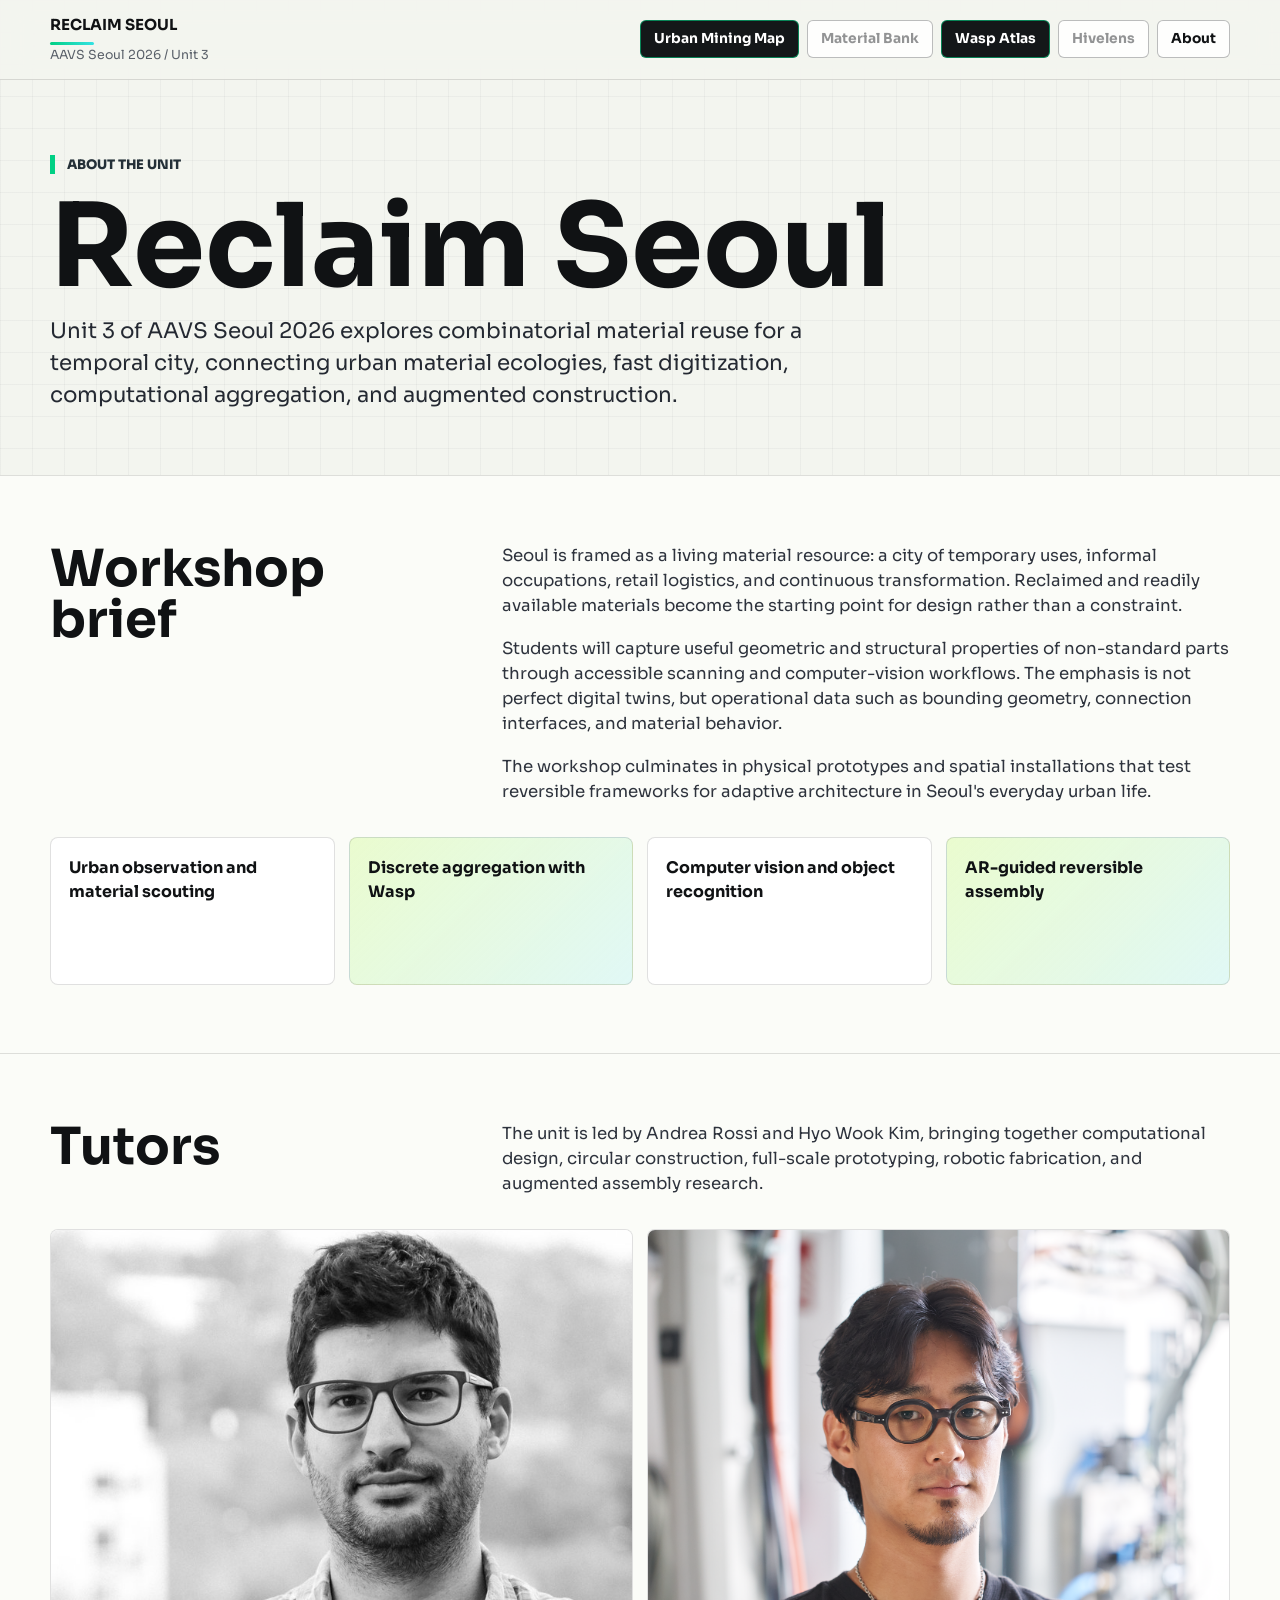
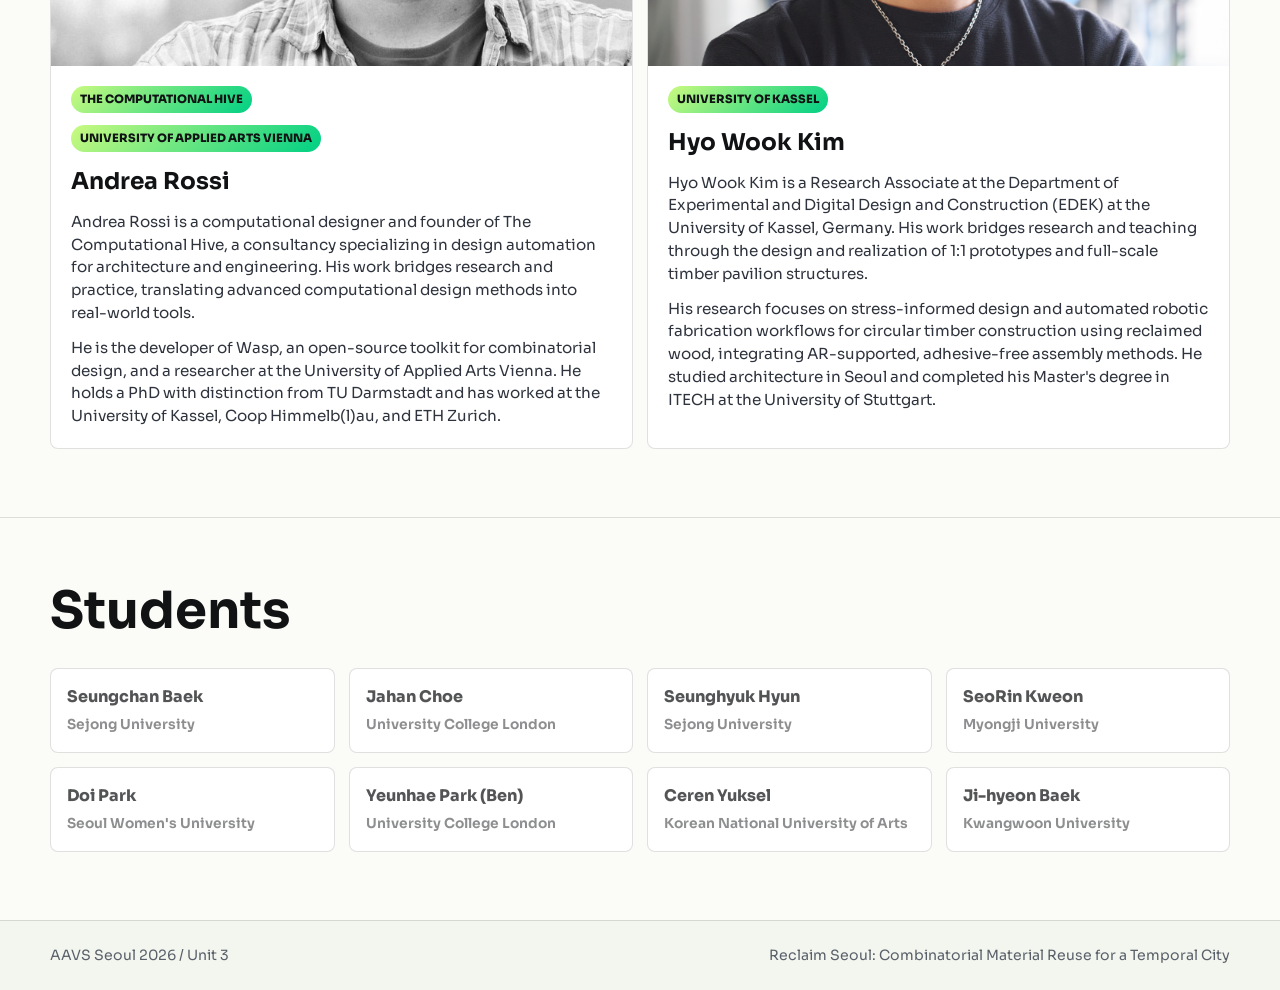
==== about/index.html @ 035f12a1 "Update index.html" ====
<!doctype html>
<html lang="en">
  <head>
    <meta charset="utf-8" />
    <meta name="viewport" content="width=device-width, initial-scale=1" />
    <title>About | Reclaim Seoul | AAVS Seoul 2026 Unit 3</title>
    <meta
      name="description"
      content="About Unit 3 of AAVS Seoul 2026: Reclaim Seoul, its workshop focus, tutors, and student cohort."
    />
    <meta property="og:title" content="About | Reclaim Seoul | AAVS Seoul 2026 Unit 3" />
    <meta
      property="og:description"
      content="Workshop brief, tutor biographies, and student cohort for Reclaim Seoul."
    />
    <meta
      property="og:image"
      content="/assets/images/Gemini_Generated_Image_jdcvkxjdcvkxjdcv.png"
    />
    <meta property="og:type" content="website" />
    <link rel="preconnect" href="https://fonts.googleapis.com" />
    <link rel="preconnect" href="https://fonts.gstatic.com" crossorigin />
    <link
      href="https://fonts.googleapis.com/css2?family=Sora:wght@200;300;400;500;600;700&display=swap"
      rel="stylesheet"
    />
    <link rel="icon" href="../Atlas/assets/fav.svg" type="image/svg+xml" />
    <style>
      :root {
        --ink: #101214;
        --muted: #596069;
        --paper: #f3f5ef;
        --panel: #ffffff;
        --line: rgba(16, 18, 20, 0.13);
        --hive-green: #00d084;
        --hive-cyan: #34e2e4;
        --hive-lime: #cafa80;
        --soft-green: rgba(0, 208, 132, 0.13);
        --dark-panel: #141719;
      }

      * {
        box-sizing: border-box;
      }

      html {
        scroll-behavior: smooth;
      }

      body {
        margin: 0;
        color: var(--ink);
        background:
          linear-gradient(90deg, rgba(17, 19, 24, 0.035) 1px, transparent 1px),
          linear-gradient(rgba(17, 19, 24, 0.035) 1px, transparent 1px),
          var(--paper);
        background-size: 32px 32px;
        font-family:
          Sora, ui-sans-serif, system-ui, -apple-system, BlinkMacSystemFont, "Segoe UI",
          sans-serif;
        line-height: 1.5;
      }

      a {
        color: inherit;
      }

      .site-header {
        position: sticky;
        top: 0;
        z-index: 10;
        border-bottom: 1px solid var(--line);
        background: rgba(243, 245, 239, 0.92);
        backdrop-filter: blur(14px);
      }

      .nav,
      .section-inner,
      .footer {
        width: min(1180px, calc(100% - 32px));
        margin: 0 auto;
      }

      .nav {
        display: flex;
        align-items: center;
        justify-content: space-between;
        gap: 24px;
        padding: 14px 0;
      }

      .brand {
        display: grid;
        gap: 1px;
        min-width: 160px;
        text-decoration: none;
      }

      .brand strong {
        font-size: 0.95rem;
        text-transform: uppercase;
      }

      .brand strong::after {
        content: "";
        display: block;
        width: 44px;
        height: 3px;
        margin-top: 5px;
        border-radius: 999px;
        background: linear-gradient(90deg, var(--hive-green), var(--hive-cyan));
      }

      .brand span {
        color: var(--muted);
        font-size: 0.78rem;
      }

      .nav-links {
        display: flex;
        flex-wrap: wrap;
        justify-content: flex-end;
        gap: 8px;
      }

      .nav-links a,
      .nav-links span,
      .page-link {
        display: inline-flex;
        align-items: center;
        min-height: 38px;
        border: 1px solid rgba(16, 18, 20, 0.28);
        border-radius: 6px;
        padding: 0 13px;
        background: rgba(255, 255, 255, 0.86);
        font-size: 0.86rem;
        font-weight: 700;
        text-decoration: none;
        white-space: nowrap;
      }

      .nav-links a.live {
        border-color: rgba(0, 208, 132, 0.58);
        background: var(--dark-panel);
        color: white;
      }

      .nav-links span {
        color: rgba(17, 19, 24, 0.46);
        cursor: not-allowed;
      }

      .page-link {
        border-color: rgba(16, 18, 20, 0.28);
        background: rgba(255, 255, 255, 0.86);
        color: var(--ink);
      }

      .hero {
        padding: 72px 0 64px;
      }

      .eyebrow {
        display: inline-flex;
        width: fit-content;
        border-left: 5px solid var(--hive-green);
        padding-left: 12px;
        color: #243038;
        font-size: 0.82rem;
        font-weight: 800;
        text-transform: uppercase;
      }

      h1 {
        max-width: 980px;
        margin: 20px 0 18px;
        font-size: clamp(3rem, 9vw, 7.2rem);
        line-height: 0.88;
      }

      .lead {
        max-width: 820px;
        margin: 0;
        color: #242932;
        font-size: clamp(1.06rem, 1.8vw, 1.34rem);
      }

      main {
        background: #fbfcf8;
      }

      section {
        border-top: 1px solid var(--line);
        padding: 68px 0;
      }

      .split {
        display: grid;
        grid-template-columns: minmax(230px, 0.72fr) minmax(0, 1.28fr);
        gap: 42px;
      }

      h2 {
        margin: 0;
        font-size: clamp(2rem, 4vw, 4rem);
        line-height: 0.98;
      }

      .body-copy {
        display: grid;
        gap: 18px;
        color: #2e333d;
        font-size: 1.04rem;
      }

      .body-copy p {
        margin: 0;
      }

      .focus-grid,
      .tutor-grid,
      .student-grid {
        display: grid;
        gap: 14px;
        margin-top: 32px;
      }

      .focus-grid {
        grid-template-columns: repeat(4, minmax(0, 1fr));
      }

      .focus-item,
      .student-slot {
        border: 1px solid var(--line);
        border-radius: 8px;
        background: var(--panel);
      }

      .focus-item {
        min-height: 148px;
        padding: 18px;
        font-weight: 700;
      }

      .focus-item:nth-child(2),
      .focus-item:nth-child(4) {
        background: linear-gradient(135deg, rgba(202, 250, 128, 0.34), rgba(52, 226, 228, 0.13));
      }

      .tutor-grid {
        grid-template-columns: repeat(2, minmax(0, 1fr));
      }

      .tutor-card {
        overflow: hidden;
        border: 1px solid var(--line);
        border-radius: 8px;
        background: var(--panel);
      }

      .tutor-card img {
        display: block;
        width: 100%;
        aspect-ratio: 4 / 3;
        object-fit: cover;
        background: var(--dark-panel);
      }

      .tutor-body {
        display: grid;
        gap: 12px;
        padding: 20px;
      }

      .tutor-body h3 {
        margin: 0;
        font-size: 1.45rem;
      }

      .affiliation {
        width: fit-content;
        border-radius: 999px;
        padding: 5px 9px;
        background: linear-gradient(135deg, var(--hive-lime), var(--hive-green));
        color: var(--ink);
        font-size: 0.72rem;
        font-weight: 850;
        text-transform: uppercase;
      }

      .tutor-body p {
        margin: 0;
        color: #2e333d;
        font-size: 0.95rem;
      }

      .student-grid {
        grid-template-columns: repeat(4, minmax(0, 1fr));
      }

      .student-slot {
        display: grid;
        gap: 6px;
        align-content: start;
        min-height: 74px;
        padding: 16px;
      }

      .student-name {
        color: rgba(16, 18, 20, 0.72);
        font-weight: 760;
      }

      .student-university {
        color: rgba(16, 18, 20, 0.48);
        font-size: 0.86rem;
        font-weight: 650;
      }

      .footer-wrap {
        border-top: 1px solid var(--line);
        background: var(--paper);
      }

      .footer {
        display: flex;
        flex-wrap: wrap;
        justify-content: space-between;
        gap: 18px;
        padding: 24px 0;
        color: var(--muted);
        font-size: 0.88rem;
      }

      @media (max-width: 920px) {
        .nav {
          align-items: flex-start;
          flex-direction: column;
        }

        .nav-links {
          justify-content: flex-start;
        }

        .split {
          grid-template-columns: 1fr;
        }

        .focus-grid,
        .tutor-grid,
        .student-grid {
          grid-template-columns: repeat(2, minmax(0, 1fr));
        }
      }

      @media (max-width: 560px) {
        .nav-links {
          display: grid;
          grid-template-columns: 1fr 1fr;
          width: 100%;
        }

        .nav-links a,
        .nav-links span,
        .page-link {
          justify-content: center;
          text-align: center;
          white-space: normal;
        }

        h1 {
          font-size: clamp(3rem, 18vw, 5.8rem);
        }

        .focus-grid,
        .tutor-grid,
        .student-grid {
          grid-template-columns: 1fr;
        }
      }
    </style>
  </head>
  <body>
    <header class="site-header">
      <nav class="nav" aria-label="Site navigation">
        <a class="brand" href="../">
          <strong>Reclaim Seoul</strong>
          <span>AAVS Seoul 2026 / Unit 3</span>
        </a>
        <div class="nav-links">
          <a class="live" href="../UrbanMiningMap/">Urban Mining Map</a>
          <span aria-disabled="true" title="Coming soon">Material Bank</span>
          <a class="live" href="../Atlas/">Wasp Atlas</a>
          <span aria-disabled="true" title="Coming soon">Hivelens</span>
          <a class="page-link" href="./" aria-current="page">About</a>
        </div>
      </nav>
    </header>

    <div class="hero">
      <div class="section-inner">
        <span class="eyebrow">About the unit</span>
        <h1>Reclaim Seoul</h1>
        <p class="lead">
          Unit 3 of AAVS Seoul 2026 explores combinatorial material reuse for a temporal city,
          connecting urban material ecologies, fast digitization, computational aggregation, and
          augmented construction.
        </p>
      </div>
    </div>

    <main>
      <section>
        <div class="section-inner split">
          <h2>Workshop brief</h2>
          <div class="body-copy">
            <p>
              Seoul is framed as a living material resource: a city of temporary uses, informal
              occupations, retail logistics, and continuous transformation. Reclaimed and readily
              available materials become the starting point for design rather than a constraint.
            </p>
            <p>
              Students will capture useful geometric and structural properties of non-standard
              parts through accessible scanning and computer-vision workflows. The emphasis is
              not perfect digital twins, but operational data such as bounding geometry,
              connection interfaces, and material behavior.
            </p>
            <p>
              The workshop culminates in physical prototypes and spatial installations that test
              reversible frameworks for adaptive architecture in Seoul's everyday urban life.
            </p>
          </div>
        </div>
        <div class="section-inner">
          <div class="focus-grid" aria-label="Workshop focus areas">
            <div class="focus-item">Urban observation and material scouting</div>
            <div class="focus-item">Discrete aggregation with Wasp</div>
            <div class="focus-item">Computer vision and object recognition</div>
            <div class="focus-item">AR-guided reversible assembly</div>
          </div>
        </div>
      </section>

      <section>
        <div class="section-inner split">
          <h2>Tutors</h2>
          <div class="body-copy">
            <p>
              The unit is led by Andrea Rossi and Hyo Wook Kim, bringing together computational
              design, circular construction, full-scale prototyping, robotic fabrication, and
              augmented assembly research.
            </p>
          </div>
        </div>
        <div class="section-inner">
          <div class="tutor-grid">
            <article class="tutor-card">
              <img
                src="../assets/images/AndreaROSSI.jpg"
                alt="Andrea Rossi"
              />
              <div class="tutor-body">
                <span class="affiliation">The Computational Hive</span>
                <span class="affiliation">University of Applied Arts Vienna</span>
                <h3>Andrea Rossi</h3>
                <p>
                  Andrea Rossi is a computational designer and founder of The Computational Hive,
                  a consultancy specializing in design automation for architecture and engineering.
                  His work bridges research and practice, translating advanced computational design
                  methods into real-world tools.
                </p>
                <p>
                  He is the developer of Wasp, an open-source toolkit for combinatorial design,
                  and a researcher at the University of Applied Arts Vienna. He holds a PhD with
                  distinction from TU Darmstadt and has worked at the University of Kassel, Coop
                  Himmelb(l)au, and ETH Zurich.
                </p>
              </div>
            </article>

            <article class="tutor-card">
              <img
                src="../assets/images/HyoWookKIM.png"
                alt="Hyo Wook Kim"
              />
              <div class="tutor-body">
                <span class="affiliation">University of Kassel</span>
                <h3>Hyo Wook Kim</h3>
                <p>
                  Hyo Wook Kim is a Research Associate at the Department of Experimental and
                  Digital Design and Construction (EDEK) at the University of Kassel, Germany.
                  His work bridges research and teaching through the design and realization of
                  1:1 prototypes and full-scale timber pavilion structures.
                </p>
                <p>
                  His research focuses on stress-informed design and automated robotic fabrication
                  workflows for circular timber construction using reclaimed wood, integrating
                  AR-supported, adhesive-free assembly methods. He studied architecture in Seoul
                  and completed his Master's degree in ITECH at the University of Stuttgart.
                </p>
              </div>
            </article>
          </div>
        </div>
      </section>

      <section>
        <div class="section-inner split">
          <h2>Students</h2>
        </div>
        <div class="section-inner">
          <div class="student-grid" aria-label="Student roster placeholders">
            <div class="student-slot">
              <span class="student-name">Seungchan Baek</span>
              <span class="student-university">Sejong University</span>
            </div>
            <div class="student-slot">
              <span class="student-name">Jahan Choe</span>
              <span class="student-university">University College London</span>
            </div>
            <div class="student-slot">
              <span class="student-name">Seunghyuk Hyun</span>
              <span class="student-university">Sejong University</span>
            </div>
            <div class="student-slot">
              <span class="student-name">SeoRin Kweon</span>
              <span class="student-university">Myongji University</span>
            </div>
            <div class="student-slot">
              <span class="student-name">Doi Park</span>
              <span class="student-university">Seoul Women's University</span>
            </div>
            <div class="student-slot">
              <span class="student-name">Yeunhae Park (Ben)</span>
              <span class="student-university">University College London</span>
            </div>
            <div class="student-slot">
              <span class="student-name">Ceren Yuksel</span>
              <span class="student-university">Korean National University of Arts</span>
            </div>
            <div class="student-slot">
              <span class="student-name">Ji-hyeon Baek</span>
              <span class="student-university">Kwangwoon University</span>
            </div>
          </div>
        </div>
      </section>
    </main>

    <div class="footer-wrap">
      <footer class="footer">
        <span>AAVS Seoul 2026 / Unit 3</span>
        <span>Reclaim Seoul: Combinatorial Material Reuse for a Temporal City</span>
      </footer>
    </div>
  </body>
</html>
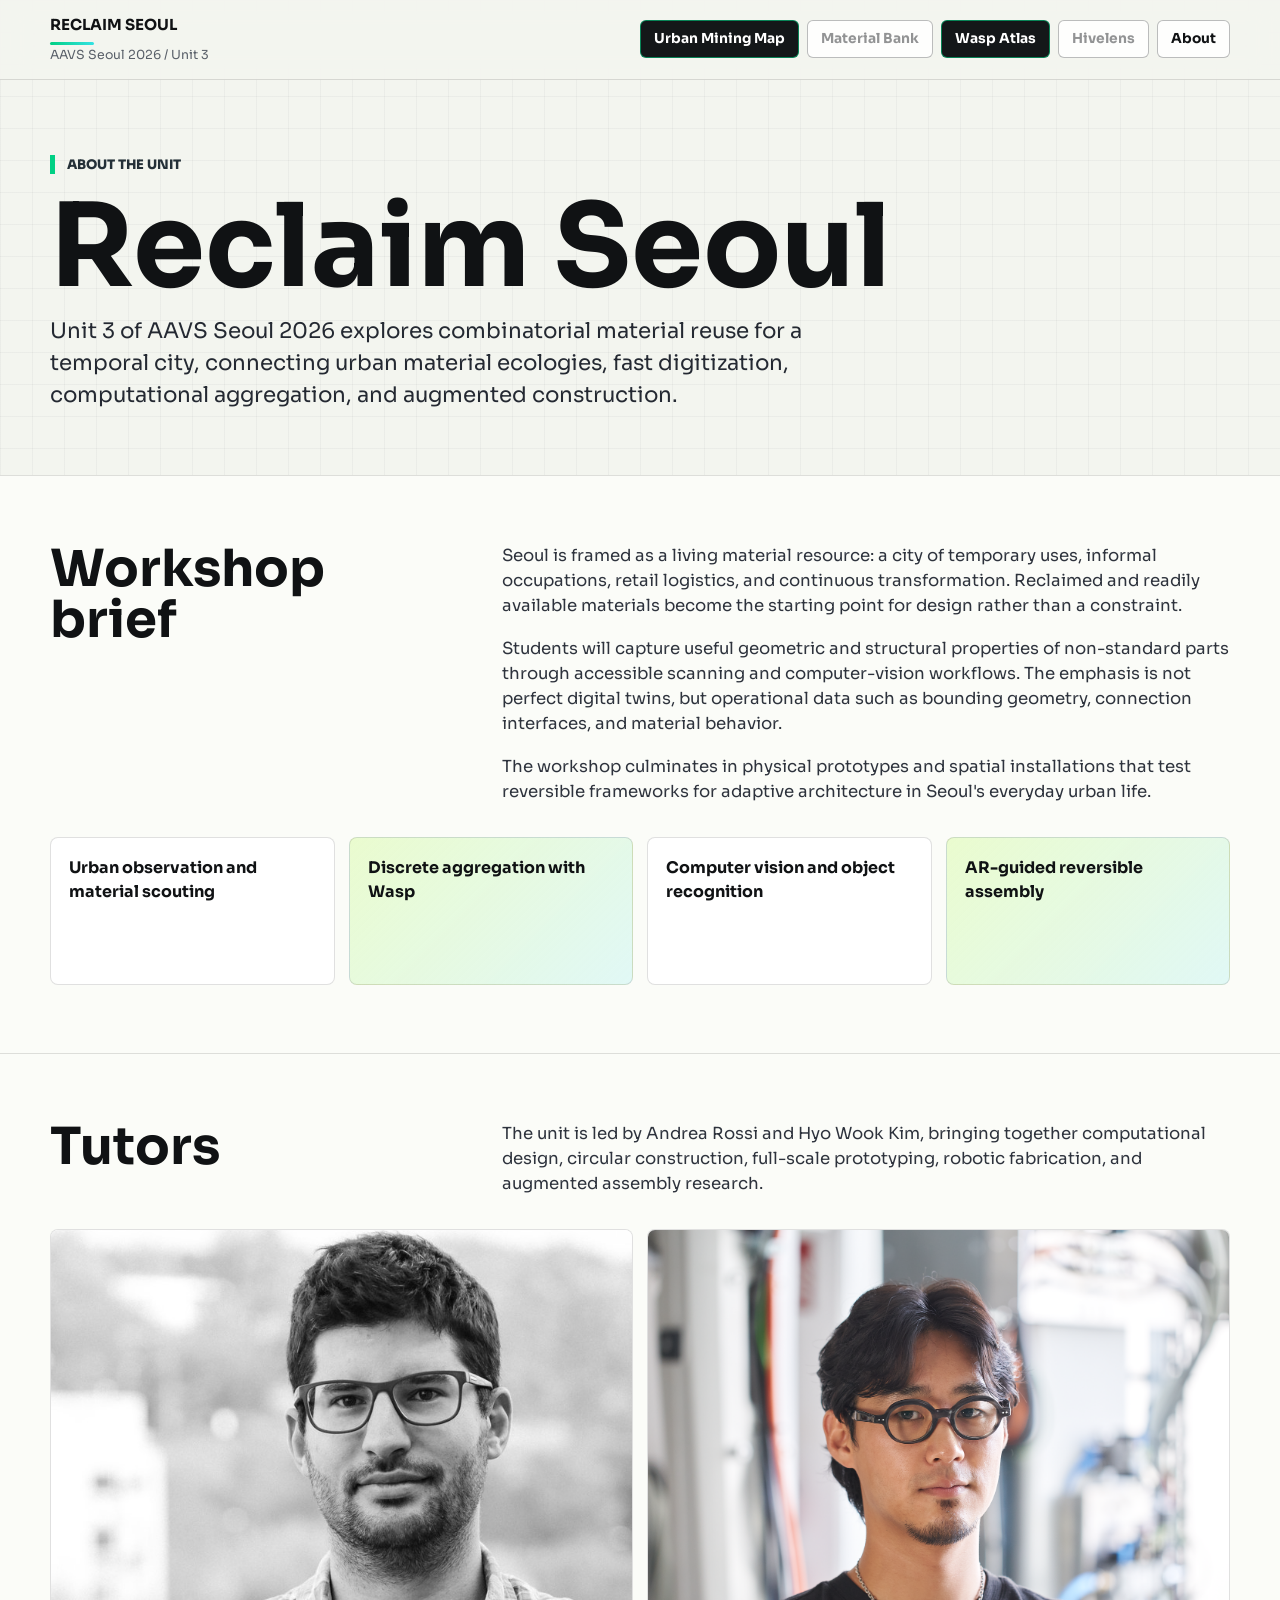
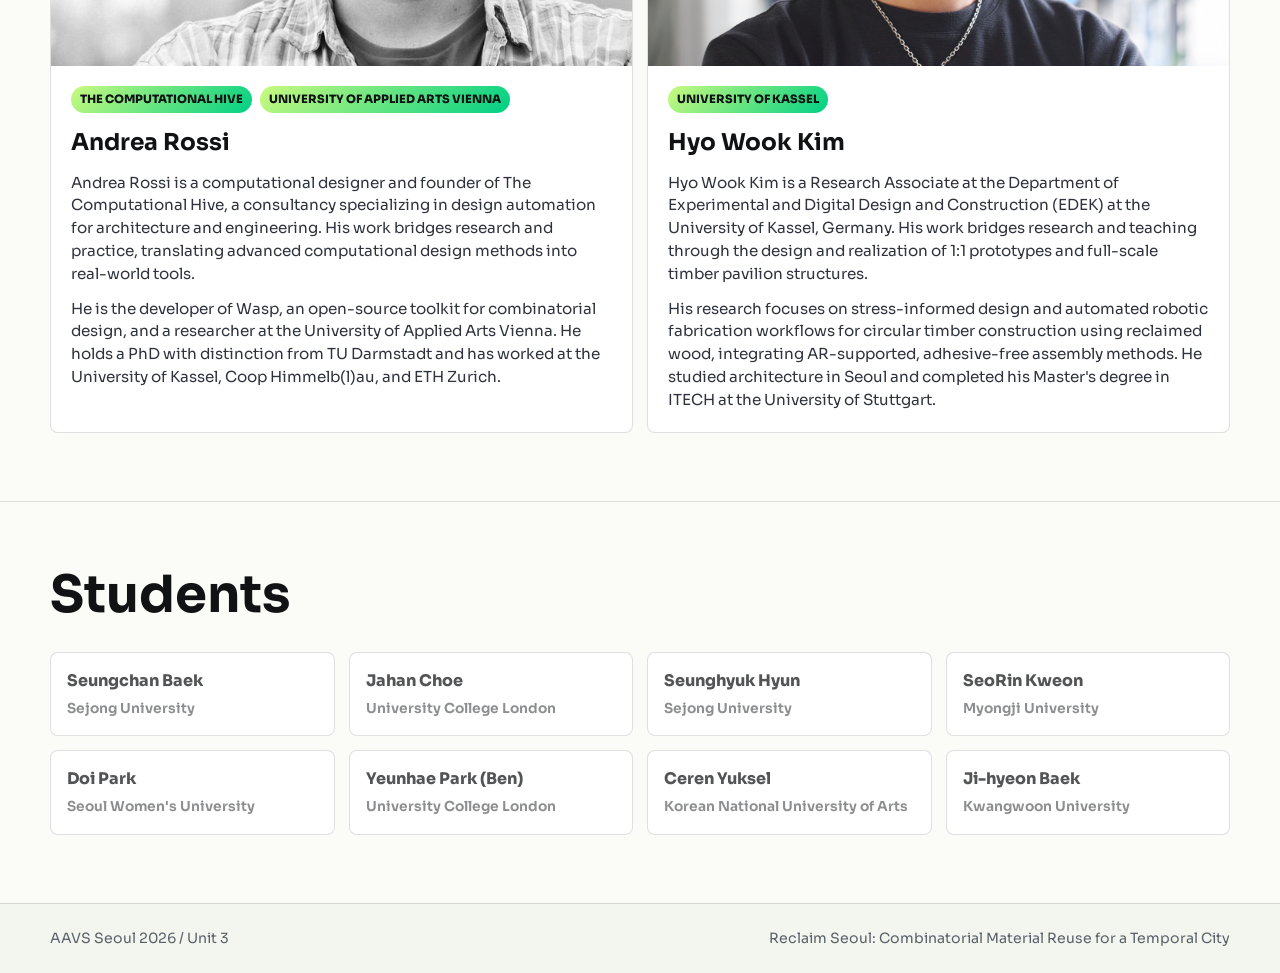
==== commit ec479ad9: "Update index.html" ====
--- a/about/index.html
+++ b/about/index.html
@@ -272,6 +272,13 @@
         padding: 20px;
       }
 
+      .affiliation-row {
+        display: flex;
+        flex-wrap: nowrap;
+        gap: 8px;
+        align-items: center;
+      }
+
       .tutor-body h3 {
         margin: 0;
         font-size: 1.45rem;
@@ -286,6 +293,7 @@
         font-size: 0.72rem;
         font-weight: 850;
         text-transform: uppercase;
+        white-space: nowrap;
       }
 
       .tutor-body p {
@@ -460,8 +468,10 @@
                 alt="Andrea Rossi"
               />
               <div class="tutor-body">
-                <span class="affiliation">The Computational Hive</span>
-                <span class="affiliation">University of Applied Arts Vienna</span>
+                <div class="affiliation-row">
+                  <span class="affiliation">The Computational Hive</span>
+                  <span class="affiliation">University of Applied Arts Vienna</span>
+                </div>
                 <h3>Andrea Rossi</h3>
                 <p>
                   Andrea Rossi is a computational designer and founder of The Computational Hive,
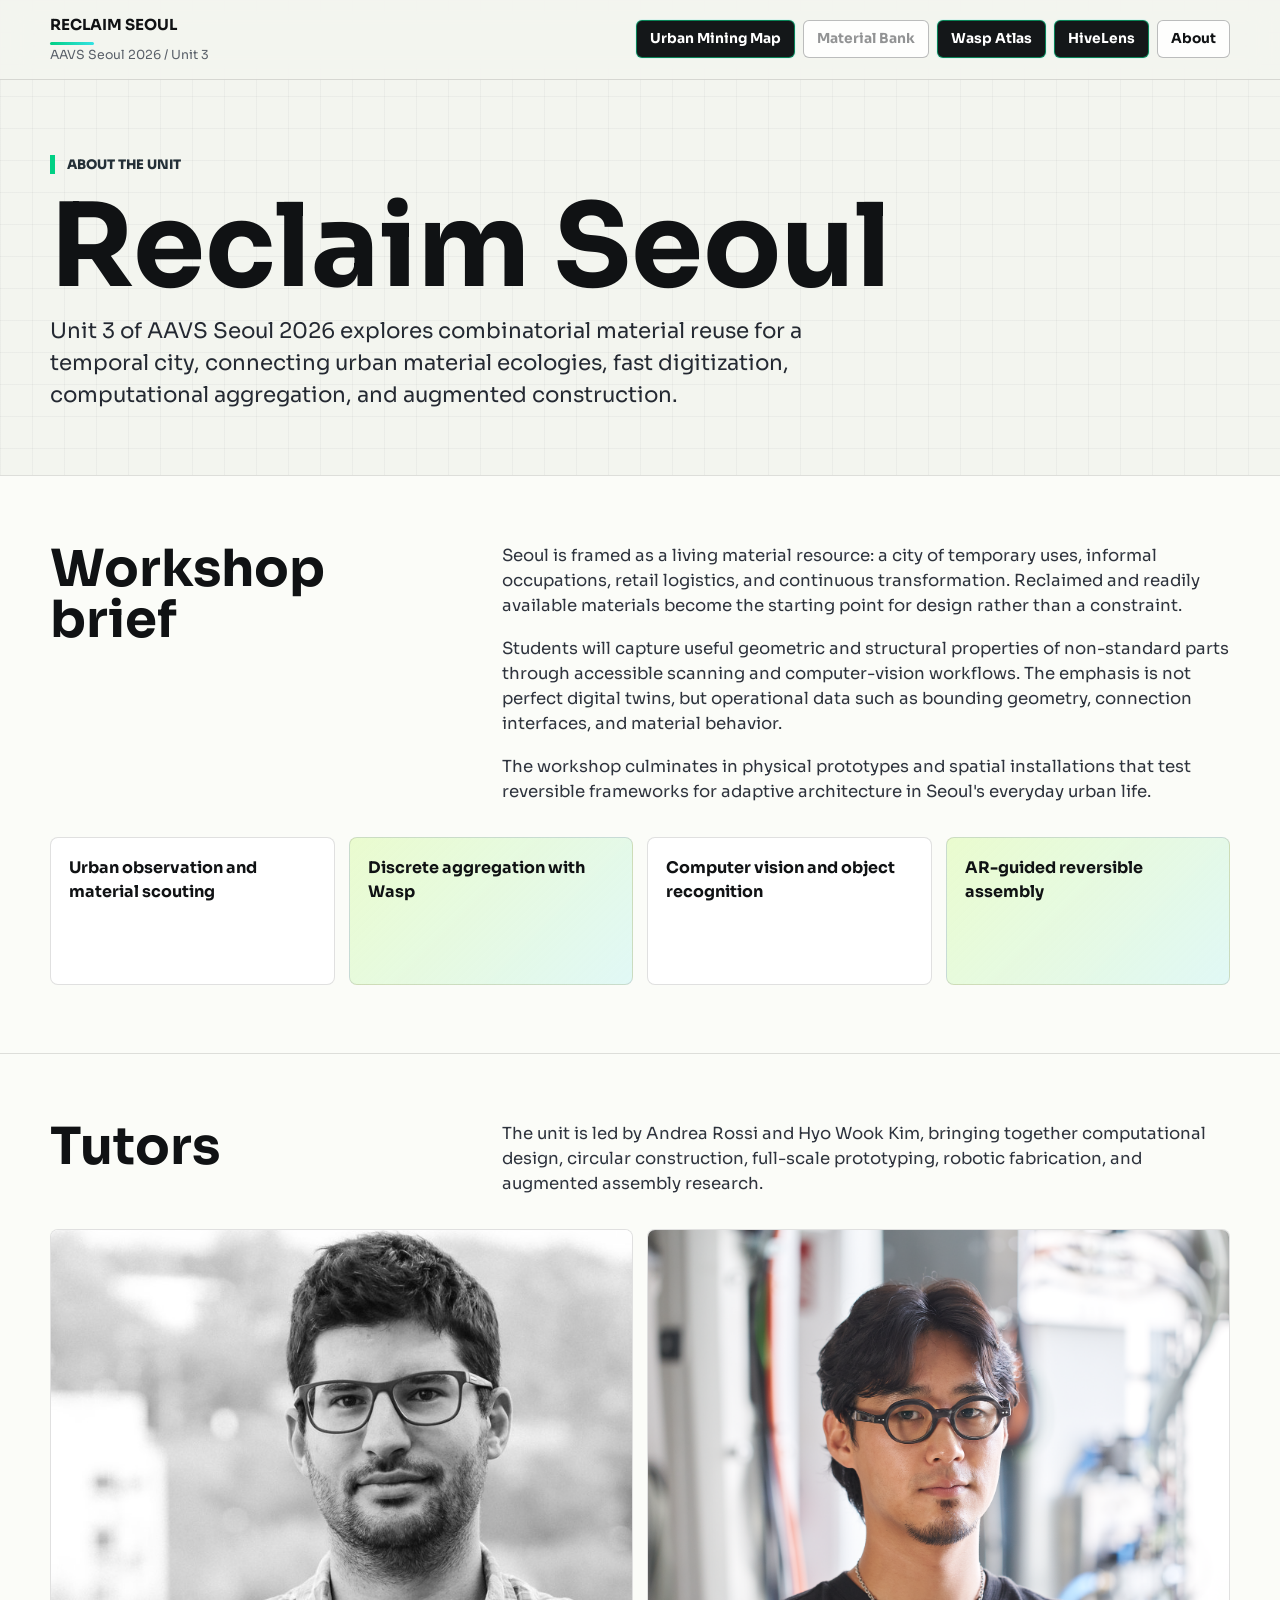
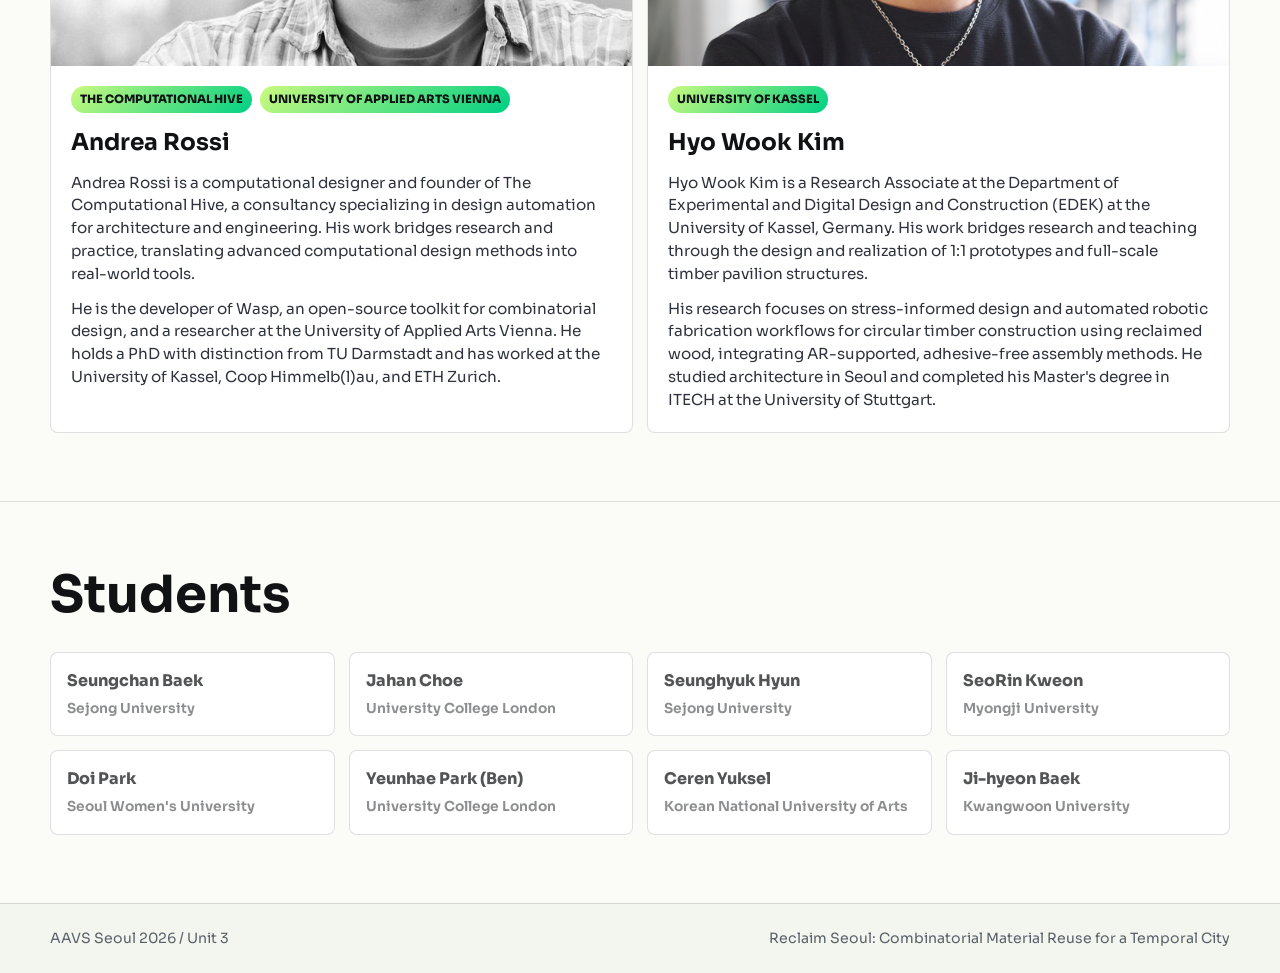
==== commit 75fe743b: "make reusable site nav" ====
--- a/about/index.html
+++ b/about/index.html
@@ -25,6 +25,7 @@
       rel="stylesheet"
     />
     <link rel="icon" href="../Atlas/assets/fav.svg" type="image/svg+xml" />
+    <script src="../assets/site-nav.js" defer></script>
     <style>
       :root {
         --ink: #101214;
@@ -65,95 +66,10 @@
         color: inherit;
       }
 
-      .site-header {
-        position: sticky;
-        top: 0;
-        z-index: 10;
-        border-bottom: 1px solid var(--line);
-        background: rgba(243, 245, 239, 0.92);
-        backdrop-filter: blur(14px);
-      }
-
-      .nav,
       .section-inner,
       .footer {
         width: min(1180px, calc(100% - 32px));
         margin: 0 auto;
-      }
-
-      .nav {
-        display: flex;
-        align-items: center;
-        justify-content: space-between;
-        gap: 24px;
-        padding: 14px 0;
-      }
-
-      .brand {
-        display: grid;
-        gap: 1px;
-        min-width: 160px;
-        text-decoration: none;
-      }
-
-      .brand strong {
-        font-size: 0.95rem;
-        text-transform: uppercase;
-      }
-
-      .brand strong::after {
-        content: "";
-        display: block;
-        width: 44px;
-        height: 3px;
-        margin-top: 5px;
-        border-radius: 999px;
-        background: linear-gradient(90deg, var(--hive-green), var(--hive-cyan));
-      }
-
-      .brand span {
-        color: var(--muted);
-        font-size: 0.78rem;
-      }
-
-      .nav-links {
-        display: flex;
-        flex-wrap: wrap;
-        justify-content: flex-end;
-        gap: 8px;
-      }
-
-      .nav-links a,
-      .nav-links span,
-      .page-link {
-        display: inline-flex;
-        align-items: center;
-        min-height: 38px;
-        border: 1px solid rgba(16, 18, 20, 0.28);
-        border-radius: 6px;
-        padding: 0 13px;
-        background: rgba(255, 255, 255, 0.86);
-        font-size: 0.86rem;
-        font-weight: 700;
-        text-decoration: none;
-        white-space: nowrap;
-      }
-
-      .nav-links a.live {
-        border-color: rgba(0, 208, 132, 0.58);
-        background: var(--dark-panel);
-        color: white;
-      }
-
-      .nav-links span {
-        color: rgba(17, 19, 24, 0.46);
-        cursor: not-allowed;
-      }
-
-      .page-link {
-        border-color: rgba(16, 18, 20, 0.28);
-        background: rgba(255, 255, 255, 0.86);
-        color: var(--ink);
       }
 
       .hero {
@@ -341,15 +257,6 @@
       }
 
       @media (max-width: 920px) {
-        .nav {
-          align-items: flex-start;
-          flex-direction: column;
-        }
-
-        .nav-links {
-          justify-content: flex-start;
-        }
-
         .split {
           grid-template-columns: 1fr;
         }
@@ -362,20 +269,6 @@
       }
 
       @media (max-width: 560px) {
-        .nav-links {
-          display: grid;
-          grid-template-columns: 1fr 1fr;
-          width: 100%;
-        }
-
-        .nav-links a,
-        .nav-links span,
-        .page-link {
-          justify-content: center;
-          text-align: center;
-          white-space: normal;
-        }
-
         h1 {
           font-size: clamp(3rem, 18vw, 5.8rem);
         }
@@ -389,21 +282,7 @@
     </style>
   </head>
   <body>
-    <header class="site-header">
-      <nav class="nav" aria-label="Site navigation">
-        <a class="brand" href="../">
-          <strong>Reclaim Seoul</strong>
-          <span>AAVS Seoul 2026 / Unit 3</span>
-        </a>
-        <div class="nav-links">
-          <a class="live" href="../UrbanMiningMap/">Urban Mining Map</a>
-          <span aria-disabled="true" title="Coming soon">Material Bank</span>
-          <a class="live" href="../Atlas/">Wasp Atlas</a>
-          <span aria-disabled="true" title="Coming soon">Hivelens</span>
-          <a class="page-link" href="./" aria-current="page">About</a>
-        </div>
-      </nav>
-    </header>
+    <site-nav base="../" current="about"></site-nav>
 
     <div class="hero">
       <div class="section-inner">
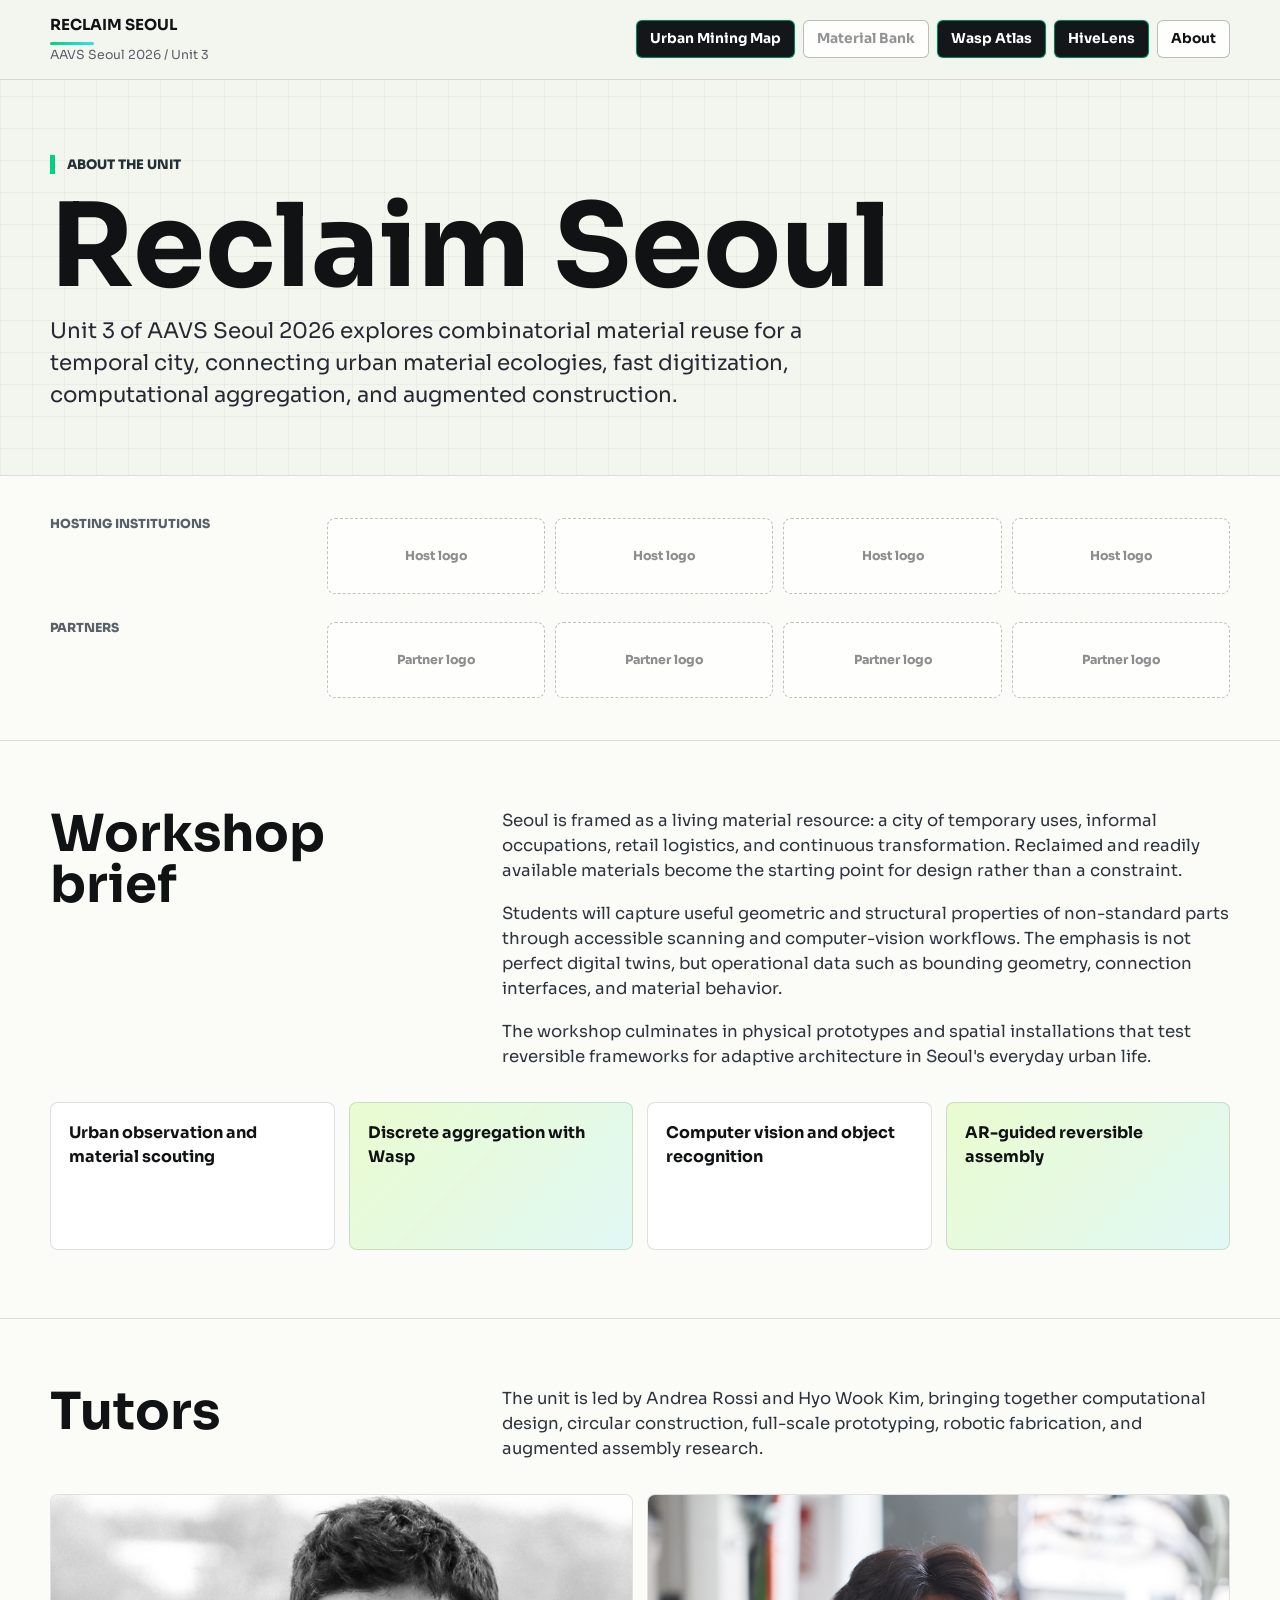
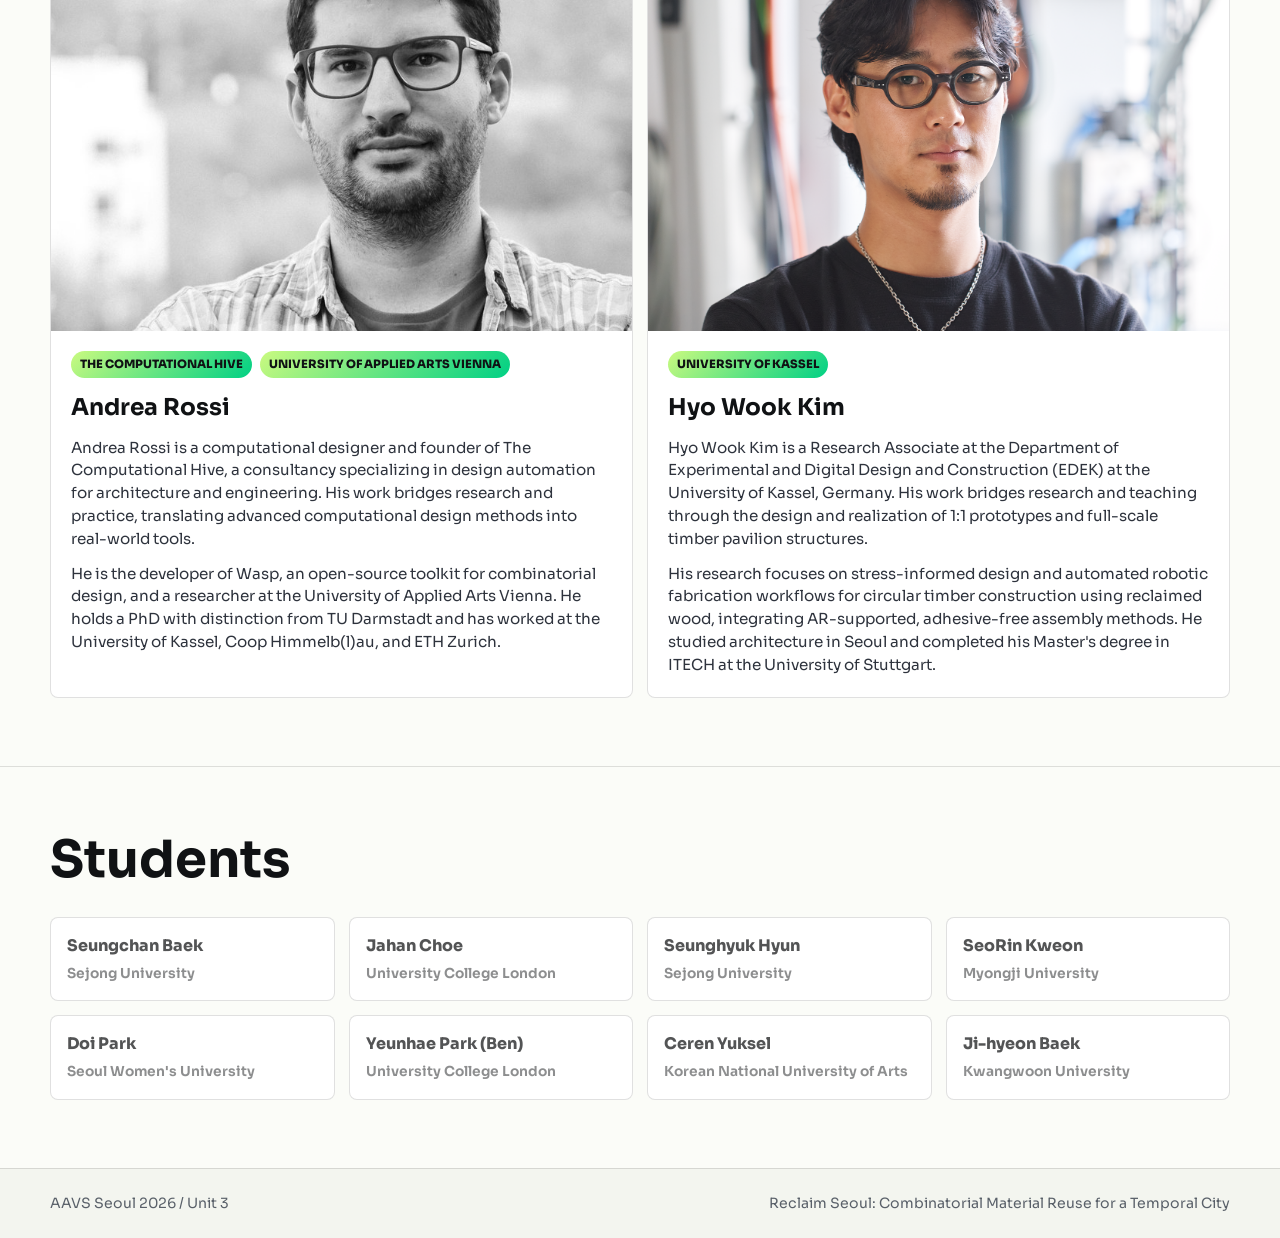
==== commit ffc9cb84: "add space for logos" ====
--- a/about/index.html
+++ b/about/index.html
@@ -133,6 +133,50 @@
         margin: 0;
       }
 
+      .logo-section {
+        padding-top: 42px;
+        padding-bottom: 42px;
+      }
+
+      .logo-groups {
+        display: grid;
+        gap: 28px;
+      }
+
+      .logo-group {
+        display: grid;
+        grid-template-columns: minmax(180px, 0.28fr) minmax(0, 1fr);
+        gap: 24px;
+        align-items: start;
+      }
+
+      .logo-group__title {
+        margin: 0;
+        color: var(--muted);
+        font-size: 0.78rem;
+        font-weight: 800;
+        text-transform: uppercase;
+      }
+
+      .logo-grid {
+        display: grid;
+        grid-template-columns: repeat(4, minmax(120px, 1fr));
+        gap: 10px;
+      }
+
+      .logo-slot {
+        display: grid;
+        place-items: center;
+        min-height: 76px;
+        border: 1px dashed rgba(16, 18, 20, 0.26);
+        border-radius: 8px;
+        background: rgba(255, 255, 255, 0.68);
+        color: rgba(16, 18, 20, 0.48);
+        font-size: 0.78rem;
+        font-weight: 760;
+        text-align: center;
+      }
+
       .focus-grid,
       .tutor-grid,
       .student-grid {
@@ -257,7 +301,8 @@
       }
 
       @media (max-width: 920px) {
-        .split {
+        .split,
+        .logo-group {
           grid-template-columns: 1fr;
         }
 
@@ -266,6 +311,10 @@
         .student-grid {
           grid-template-columns: repeat(2, minmax(0, 1fr));
         }
+
+        .logo-grid {
+          grid-template-columns: repeat(2, minmax(0, 1fr));
+        }
       }
 
       @media (max-width: 560px) {
@@ -274,6 +323,7 @@
         }
 
         .focus-grid,
+        .logo-grid,
         .tutor-grid,
         .student-grid {
           grid-template-columns: 1fr;
@@ -297,6 +347,29 @@
     </div>
 
     <main>
+      <section class="logo-section" aria-label="Institution and partner logos">
+        <div class="section-inner logo-groups">
+          <div class="logo-group">
+            <h2 class="logo-group__title">Hosting institutions</h2>
+            <div class="logo-grid">
+              <div class="logo-slot">Host logo</div>
+              <div class="logo-slot">Host logo</div>
+              <div class="logo-slot">Host logo</div>
+              <div class="logo-slot">Host logo</div>
+            </div>
+          </div>
+          <div class="logo-group">
+            <h2 class="logo-group__title">Partners</h2>
+            <div class="logo-grid">
+              <div class="logo-slot">Partner logo</div>
+              <div class="logo-slot">Partner logo</div>
+              <div class="logo-slot">Partner logo</div>
+              <div class="logo-slot">Partner logo</div>
+            </div>
+          </div>
+        </div>
+      </section>
+
       <section>
         <div class="section-inner split">
           <h2>Workshop brief</h2>
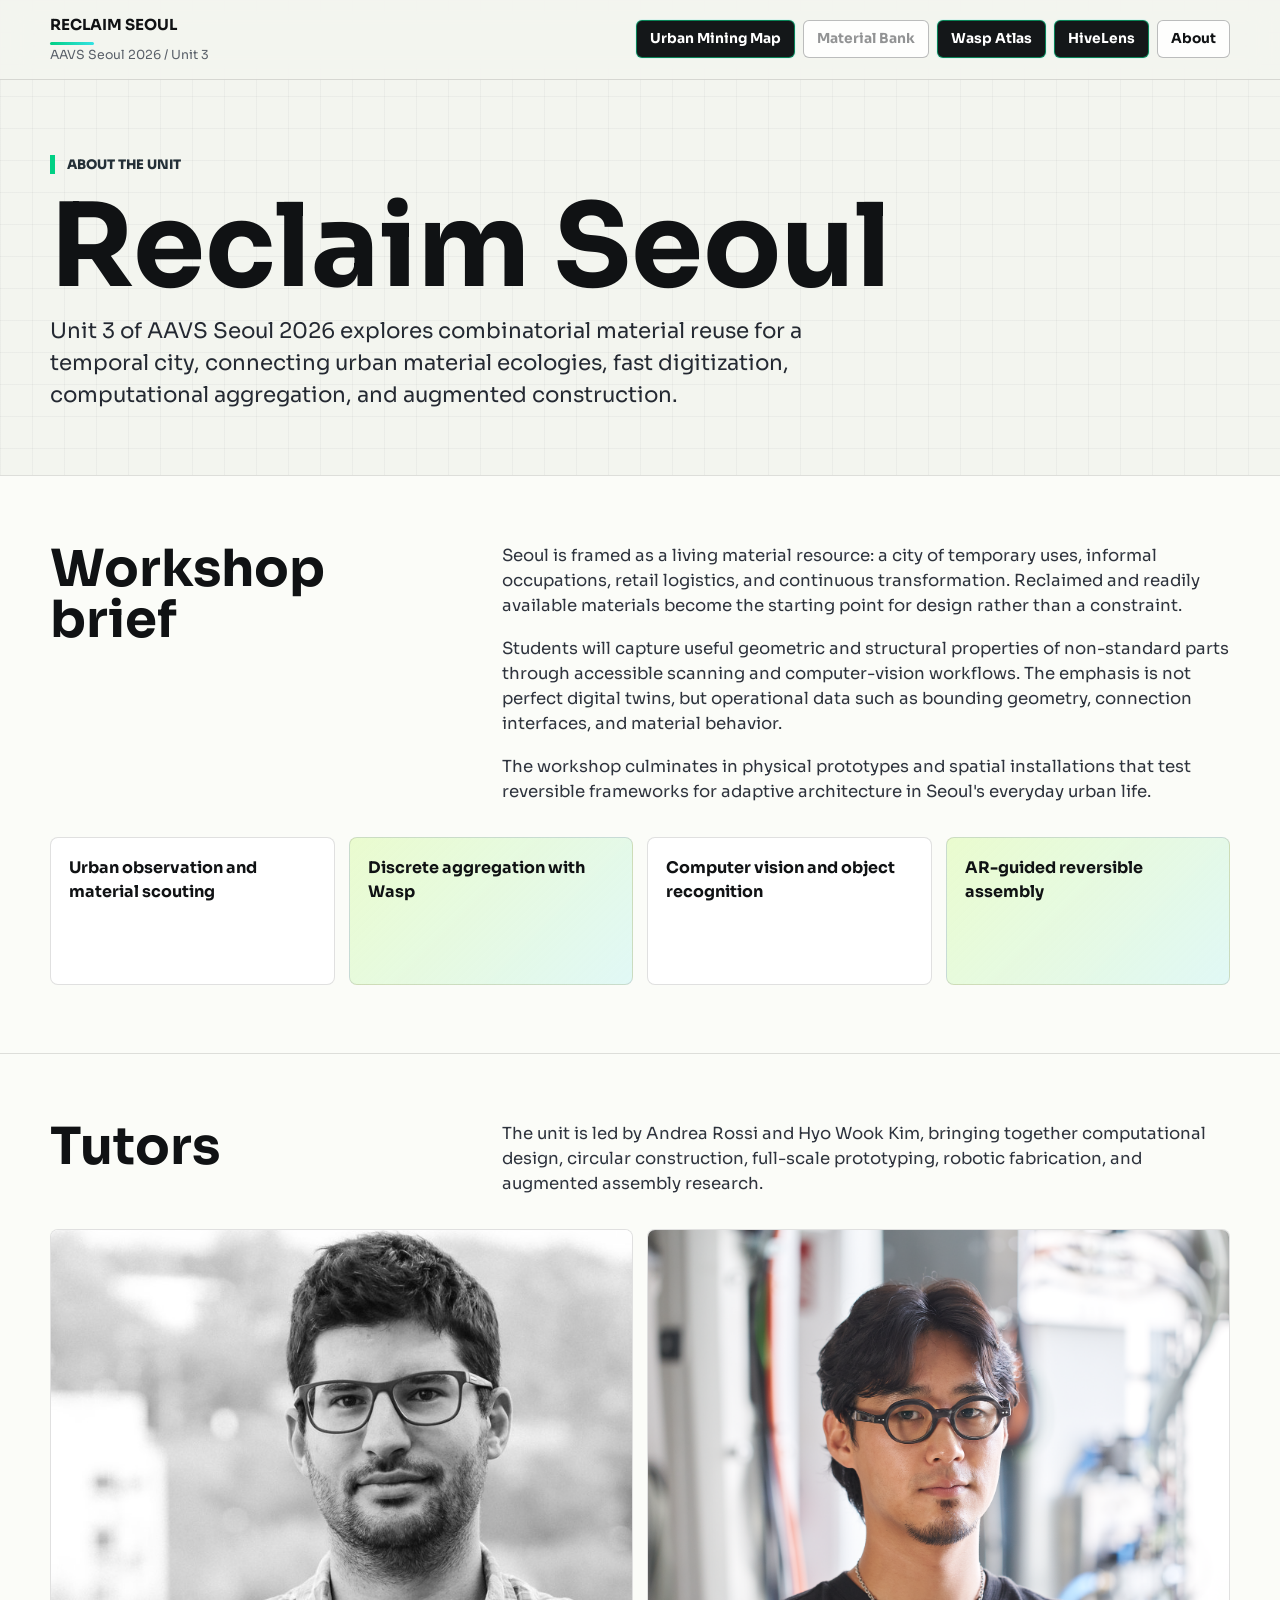
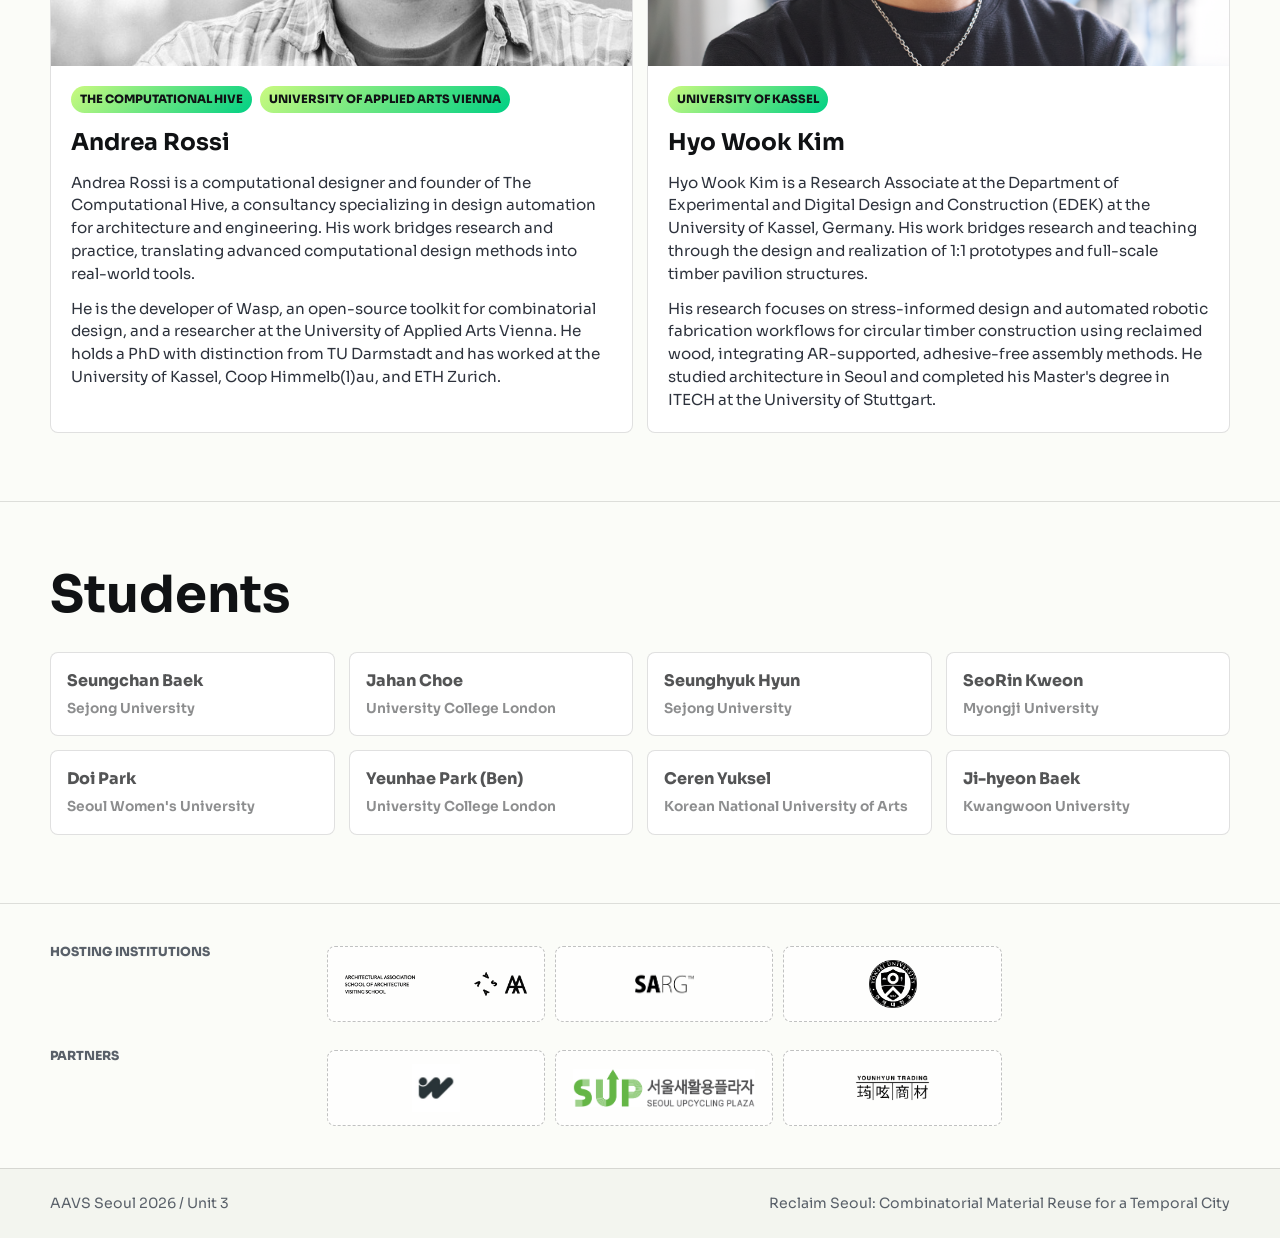
==== commit 7e3df5f6: "add logos" ====
--- a/about/index.html
+++ b/about/index.html
@@ -177,6 +177,14 @@
         text-align: center;
       }
 
+      .logo-slot img {
+        display: block;
+        width: auto;
+        max-width: 84%;
+        max-height: 48px;
+        object-fit: contain;
+      }
+
       .focus-grid,
       .tutor-grid,
       .student-grid {
@@ -347,29 +355,6 @@
     </div>
 
     <main>
-      <section class="logo-section" aria-label="Institution and partner logos">
-        <div class="section-inner logo-groups">
-          <div class="logo-group">
-            <h2 class="logo-group__title">Hosting institutions</h2>
-            <div class="logo-grid">
-              <div class="logo-slot">Host logo</div>
-              <div class="logo-slot">Host logo</div>
-              <div class="logo-slot">Host logo</div>
-              <div class="logo-slot">Host logo</div>
-            </div>
-          </div>
-          <div class="logo-group">
-            <h2 class="logo-group__title">Partners</h2>
-            <div class="logo-grid">
-              <div class="logo-slot">Partner logo</div>
-              <div class="logo-slot">Partner logo</div>
-              <div class="logo-slot">Partner logo</div>
-              <div class="logo-slot">Partner logo</div>
-            </div>
-          </div>
-        </div>
-      </section>
-
       <section>
         <div class="section-inner split">
           <h2>Workshop brief</h2>
@@ -507,6 +492,42 @@
           </div>
         </div>
       </section>
+
+      <section class="logo-section" aria-label="Institution and partner logos">
+        <div class="section-inner logo-groups">
+          <div class="logo-group">
+            <h2 class="logo-group__title">Hosting institutions</h2>
+            <div class="logo-grid">
+              <div class="logo-slot">
+                <img src="../assets/logos/host/AAVS.png" alt="AAVS" />
+              </div>
+              <div class="logo-slot">
+                <img src="../assets/logos/host/SARG.png" alt="Social Algorithms Research Group" />
+              </div>
+              <div class="logo-slot">
+                <img src="../assets/logos/host/yonsei-black.png" alt="Yonsei University" />
+              </div>
+            </div>
+          </div>
+          <div class="logo-group">
+            <h2 class="logo-group__title">Partners</h2>
+            <div class="logo-grid">
+              <div class="logo-slot">
+                <img src="../assets/logos/partners/roger_winkler_logo.jpeg" alt="Roger Winkler" />
+              </div>
+              <div class="logo-slot">
+                <img src="../assets/logos/partners/SUP.png" alt="SUP" />
+              </div>
+              <div class="logo-slot">
+                <img
+                  src="../assets/logos/partners/younhyunMatLib-logo-black.png"
+                  alt="Younhyun Material Library"
+                />
+              </div>
+            </div>
+          </div>
+        </div>
+      </section>
     </main>
 
     <div class="footer-wrap">
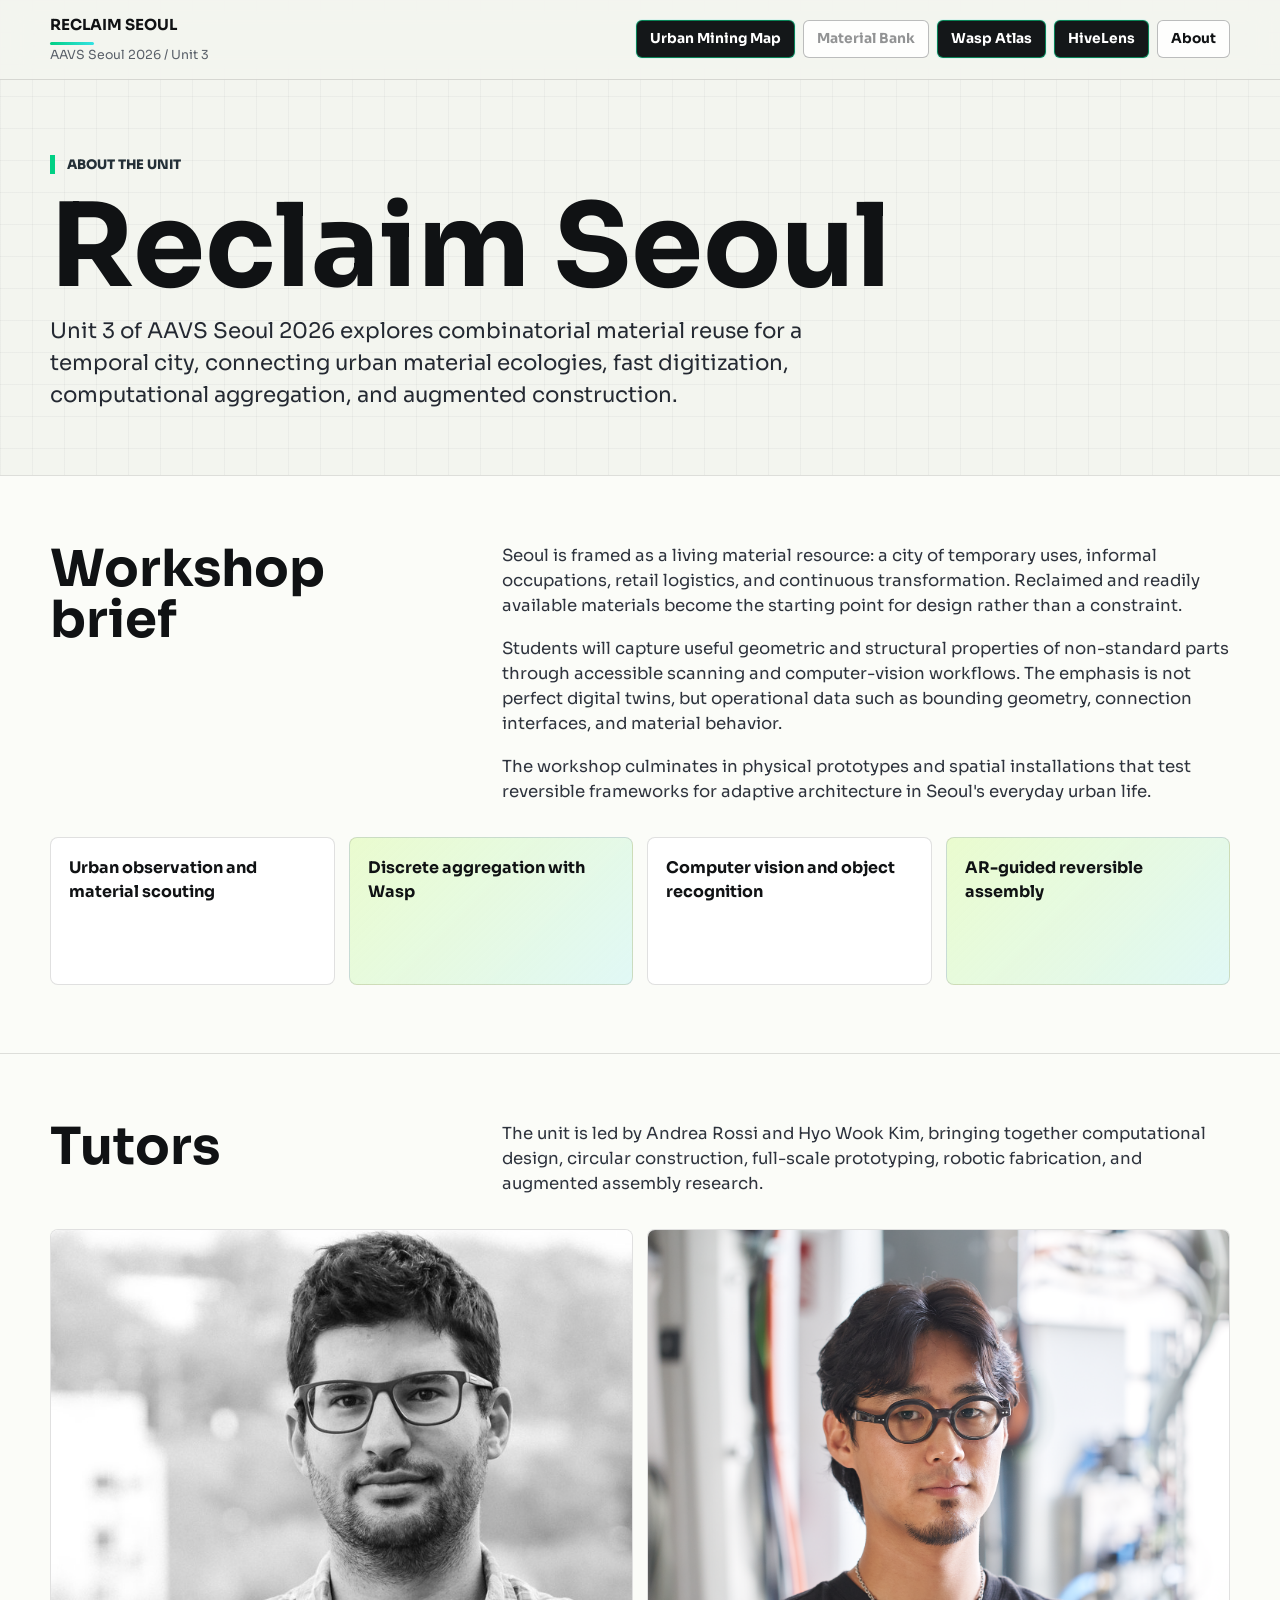
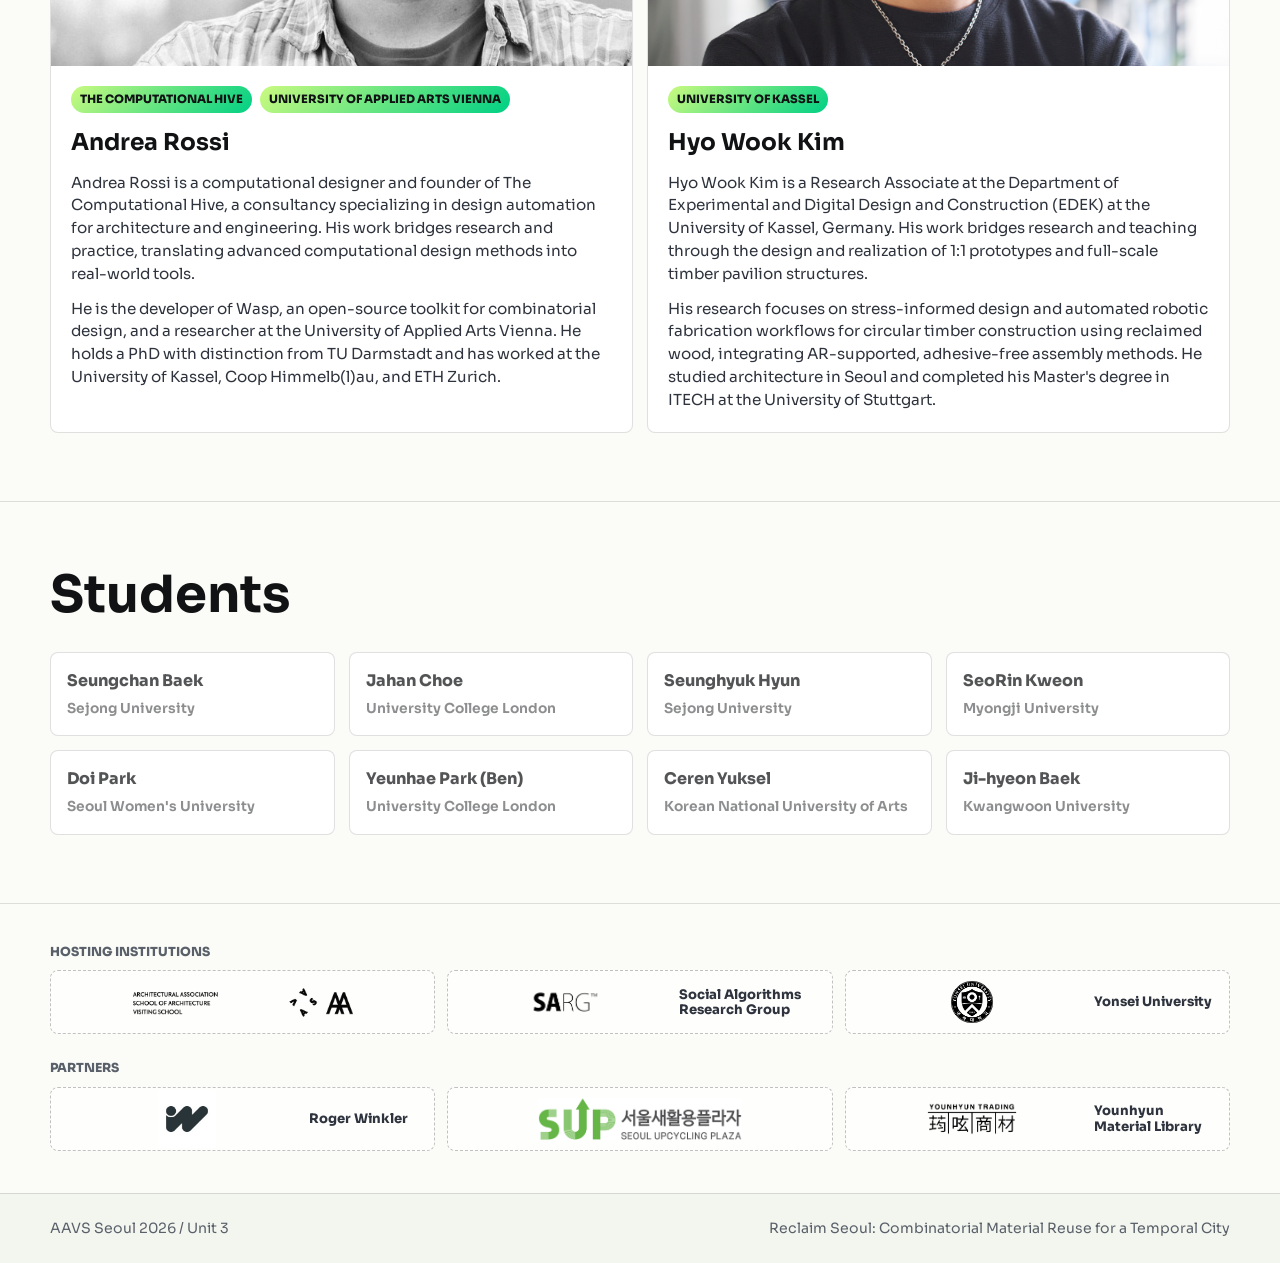
==== commit 1568c5a6: "fix logos" ====
--- a/about/index.html
+++ b/about/index.html
@@ -145,8 +145,7 @@
 
       .logo-group {
         display: grid;
-        grid-template-columns: minmax(180px, 0.28fr) minmax(0, 1fr);
-        gap: 24px;
+        gap: 12px;
         align-items: start;
       }
 
@@ -160,29 +159,48 @@
 
       .logo-grid {
         display: grid;
-        grid-template-columns: repeat(4, minmax(120px, 1fr));
-        gap: 10px;
+        grid-template-columns: repeat(auto-fit, minmax(160px, 1fr));
+        gap: 12px;
+        width: 100%;
       }
 
       .logo-slot {
-        display: grid;
-        place-items: center;
-        min-height: 76px;
+        display: flex;
+        align-items: center;
+        justify-content: center;
+        gap: 12px;
+        height: 64px;
+        padding: 8px 16px;
         border: 1px dashed rgba(16, 18, 20, 0.26);
         border-radius: 8px;
         background: rgba(255, 255, 255, 0.68);
         color: rgba(16, 18, 20, 0.48);
         font-size: 0.78rem;
         font-weight: 760;
+        overflow: hidden;
         text-align: center;
       }
 
       .logo-slot img {
         display: block;
-        width: auto;
-        max-width: 84%;
-        max-height: 48px;
+        width: 100%;
+        max-width: 220px;
+        height: 42px;
         object-fit: contain;
+        transform: translate(var(--logo-x, 0), var(--logo-y, 0)) scale(var(--logo-scale, 1));
+        transform-origin: center;
+      }
+
+      .logo-slot__text {
+        color: #2e333d;
+        font-size: 0.82rem;
+        font-weight: 760;
+        line-height: 1.2;
+        text-align: left;
+      }
+
+      .logo-slot__text:empty {
+        display: none;
       }
 
       .focus-grid,
@@ -309,8 +327,7 @@
       }
 
       @media (max-width: 920px) {
-        .split,
-        .logo-group {
+        .split {
           grid-template-columns: 1fr;
         }
 
@@ -499,13 +516,24 @@
             <h2 class="logo-group__title">Hosting institutions</h2>
             <div class="logo-grid">
               <div class="logo-slot">
-                <img src="../assets/logos/host/AAVS.png" alt="AAVS" />
+                <img src="../assets/logos/host/AAVS.png" alt="AAVS" style="--logo-scale: 1;" />
+                <span class="logo-slot__text"></span>
               </div>
               <div class="logo-slot">
-                <img src="../assets/logos/host/SARG.png" alt="Social Algorithms Research Group" />
+                <img
+                  src="../assets/logos/host/SARG.png"
+                  alt="Social Algorithms Research Group"
+                  style="--logo-scale: 1.2;"
+                />
+                <span class="logo-slot__text">Social Algorithms Research Group</span>
               </div>
               <div class="logo-slot">
-                <img src="../assets/logos/host/yonsei-black.png" alt="Yonsei University" />
+                <img
+                  src="../assets/logos/host/yonsei-black.png"
+                  alt="Yonsei University"
+                  style="--logo-scale: 1;"
+                />
+                <span class="logo-slot__text">Yonsei University</span>
               </div>
             </div>
           </div>
@@ -513,16 +541,24 @@
             <h2 class="logo-group__title">Partners</h2>
             <div class="logo-grid">
               <div class="logo-slot">
-                <img src="../assets/logos/partners/roger_winkler_logo.jpeg" alt="Roger Winkler" />
+                <img
+                  src="../assets/logos/partners/roger_winkler_logo.jpeg"
+                  alt="Roger Winkler"
+                  style="--logo-scale: 1.4;"
+                />
+                <span class="logo-slot__text">Roger Winkler</span>
               </div>
               <div class="logo-slot">
-                <img src="../assets/logos/partners/SUP.png" alt="SUP" />
+                <img src="../assets/logos/partners/SUP.png" alt="SUP" style="--logo-scale: 1;" />
+                <span class="logo-slot__text"></span>
               </div>
               <div class="logo-slot">
                 <img
                   src="../assets/logos/partners/younhyunMatLib-logo-black.png"
                   alt="Younhyun Material Library"
+                  style="--logo-scale: 1.4;"
                 />
+                <span class="logo-slot__text">Younhyun Material Library</span>
               </div>
             </div>
           </div>
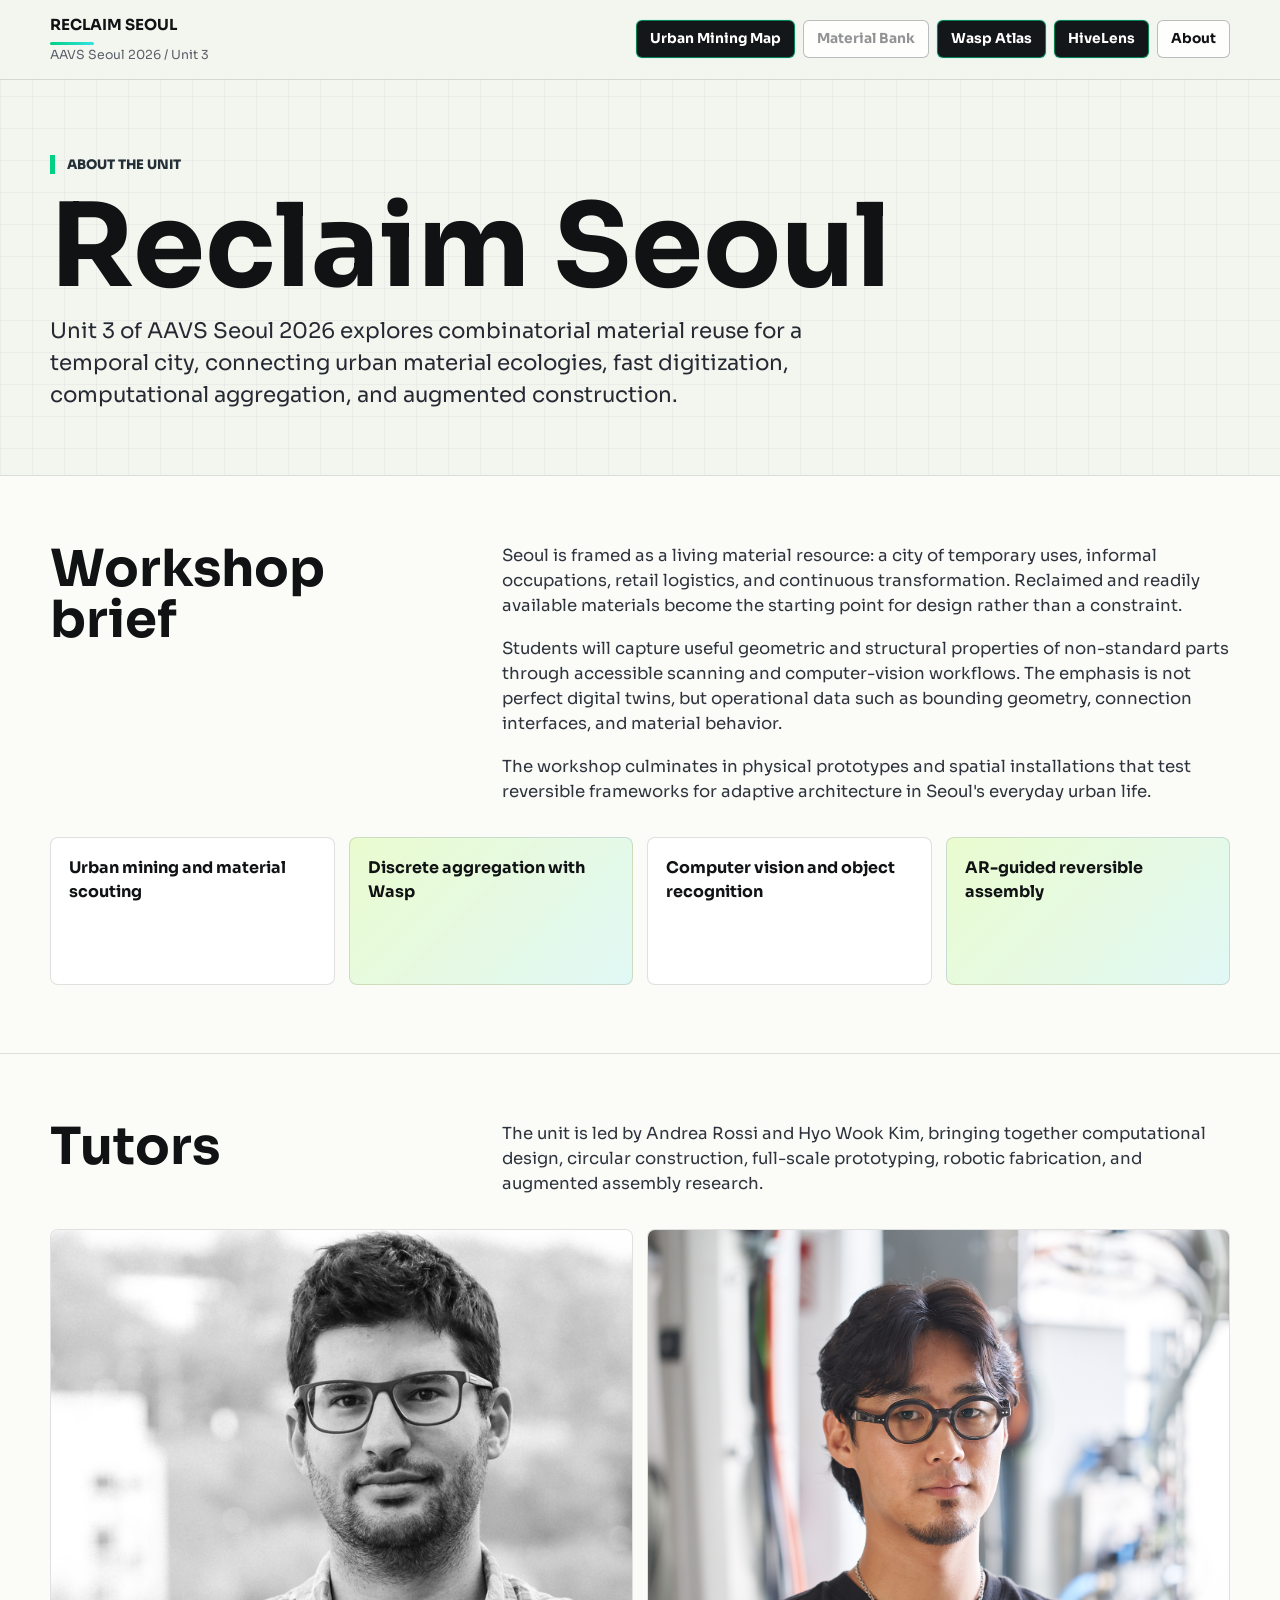
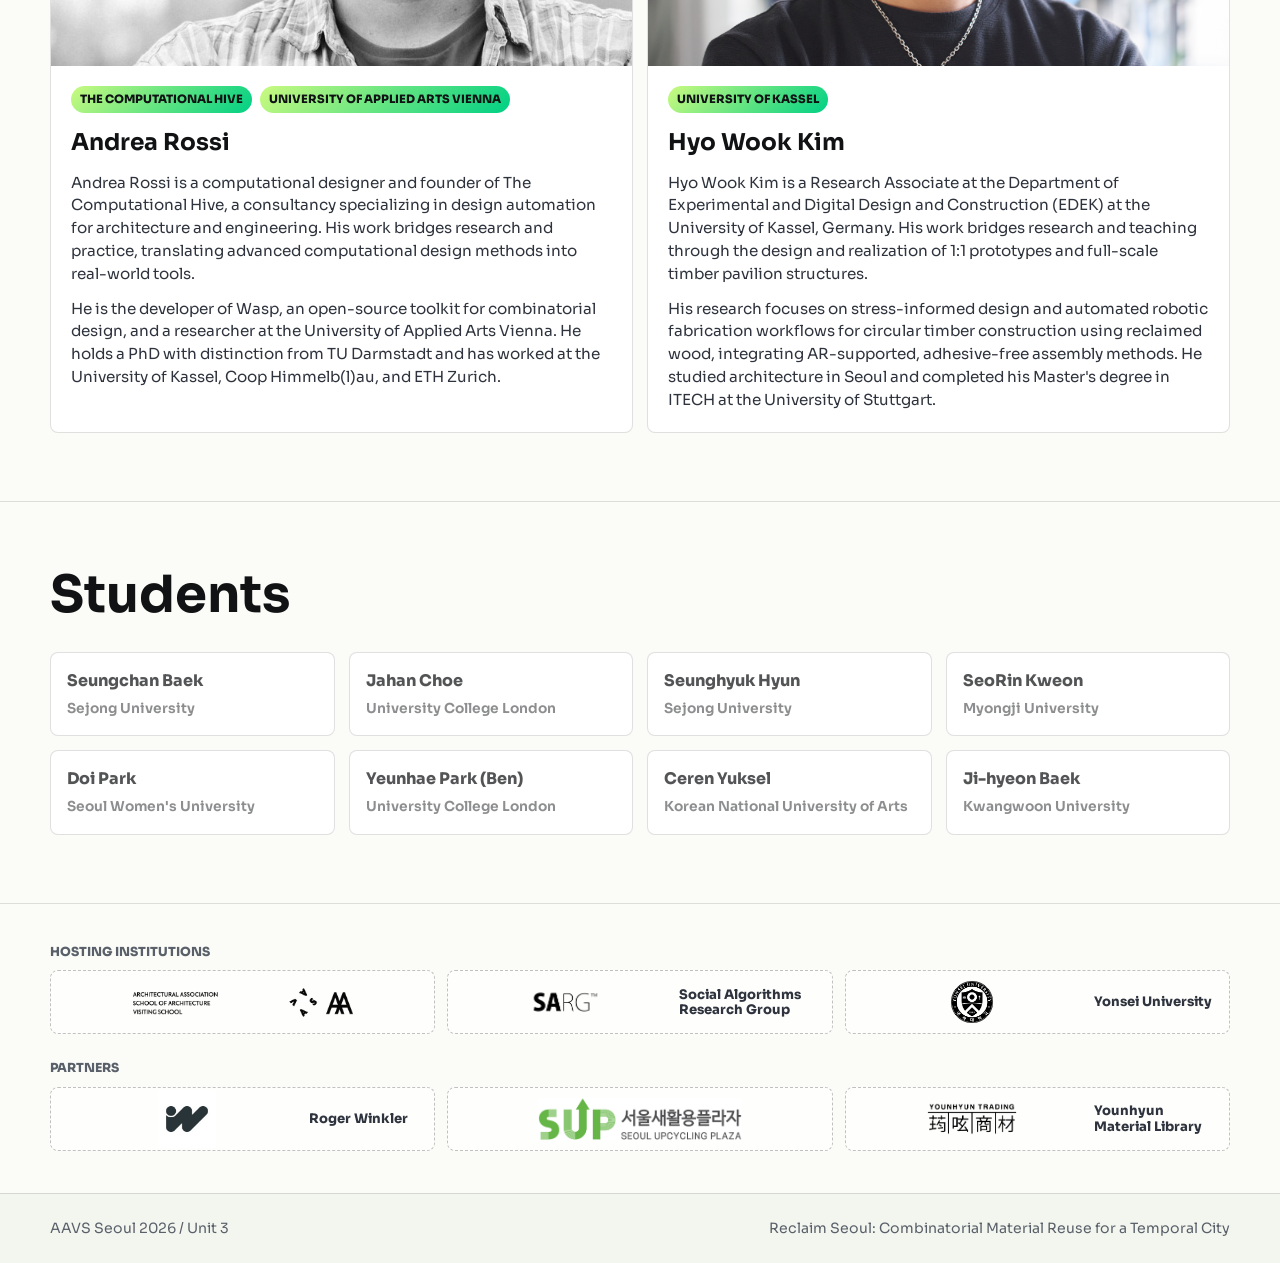
==== commit 9e037eda: "fix content" ====
--- a/about/index.html
+++ b/about/index.html
@@ -395,7 +395,7 @@
         </div>
         <div class="section-inner">
           <div class="focus-grid" aria-label="Workshop focus areas">
-            <div class="focus-item">Urban observation and material scouting</div>
+            <div class="focus-item">Urban mining and material scouting</div>
             <div class="focus-item">Discrete aggregation with Wasp</div>
             <div class="focus-item">Computer vision and object recognition</div>
             <div class="focus-item">AR-guided reversible assembly</div>
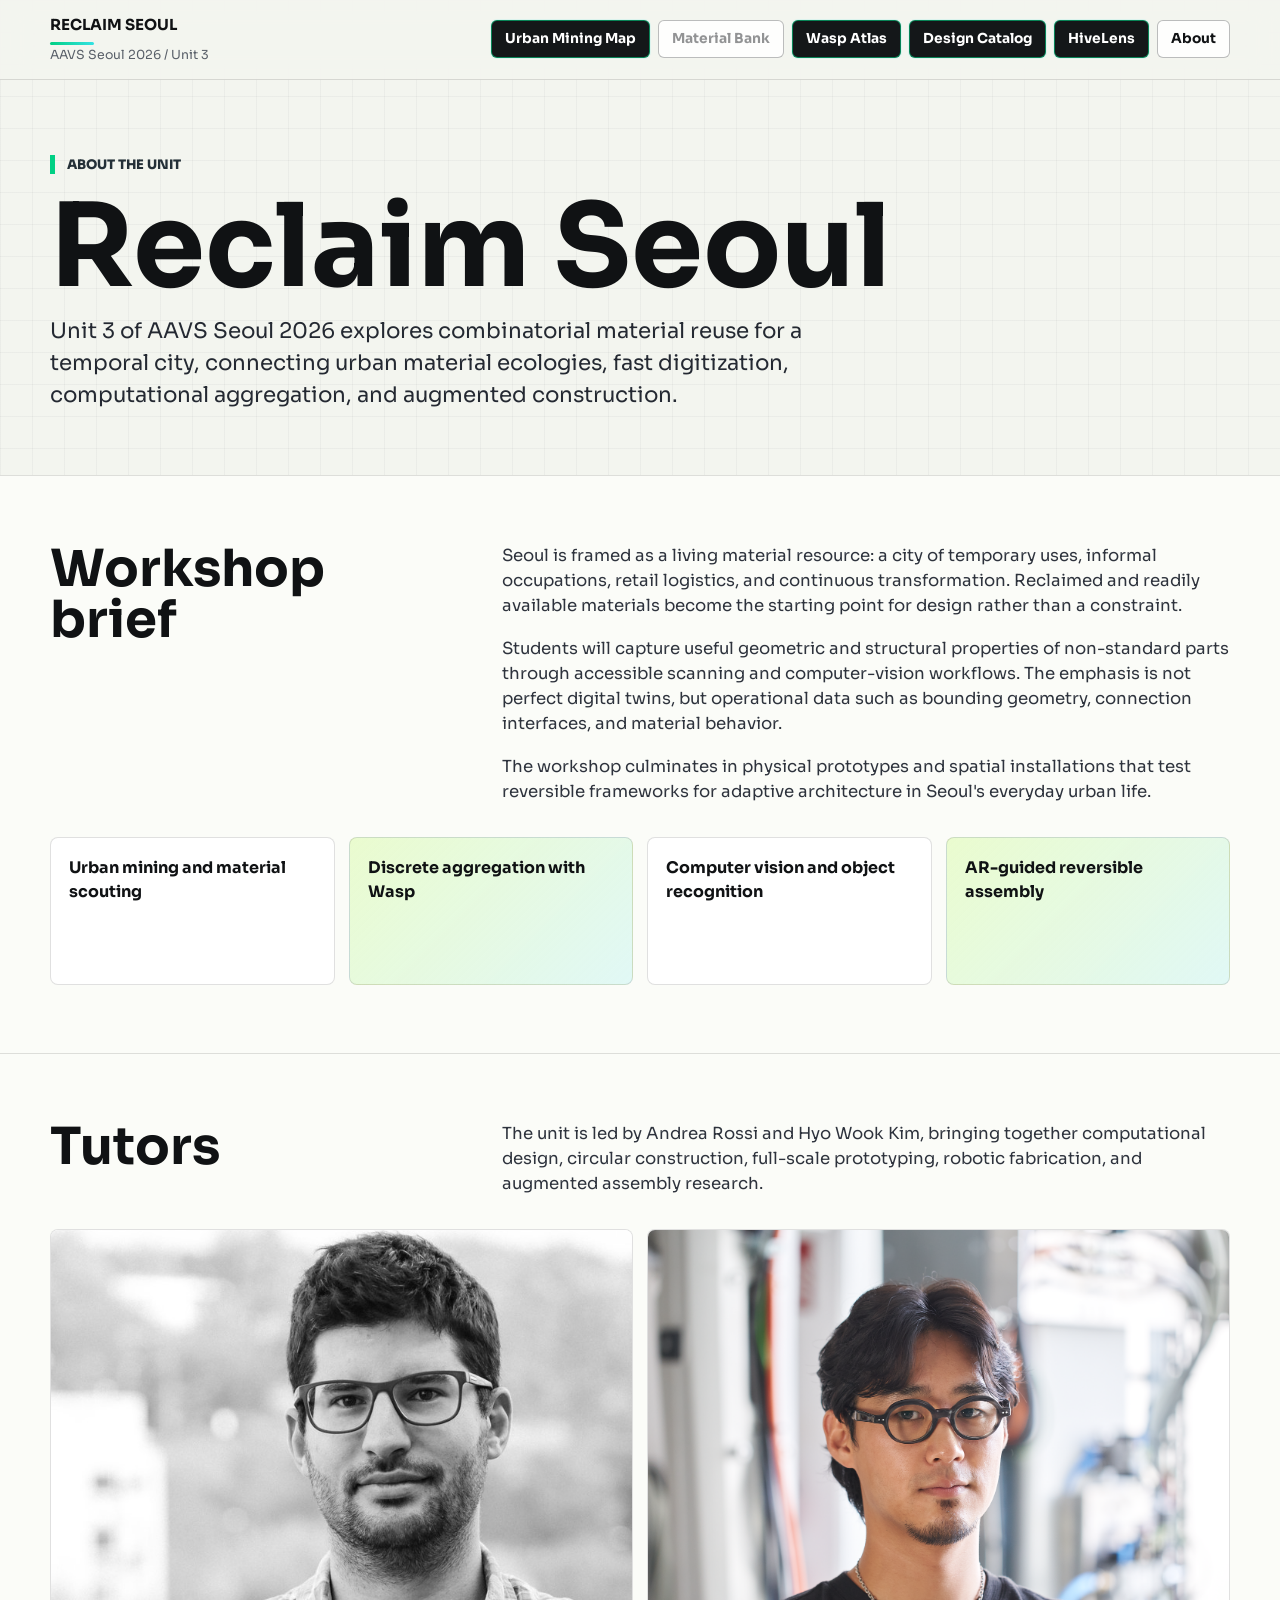
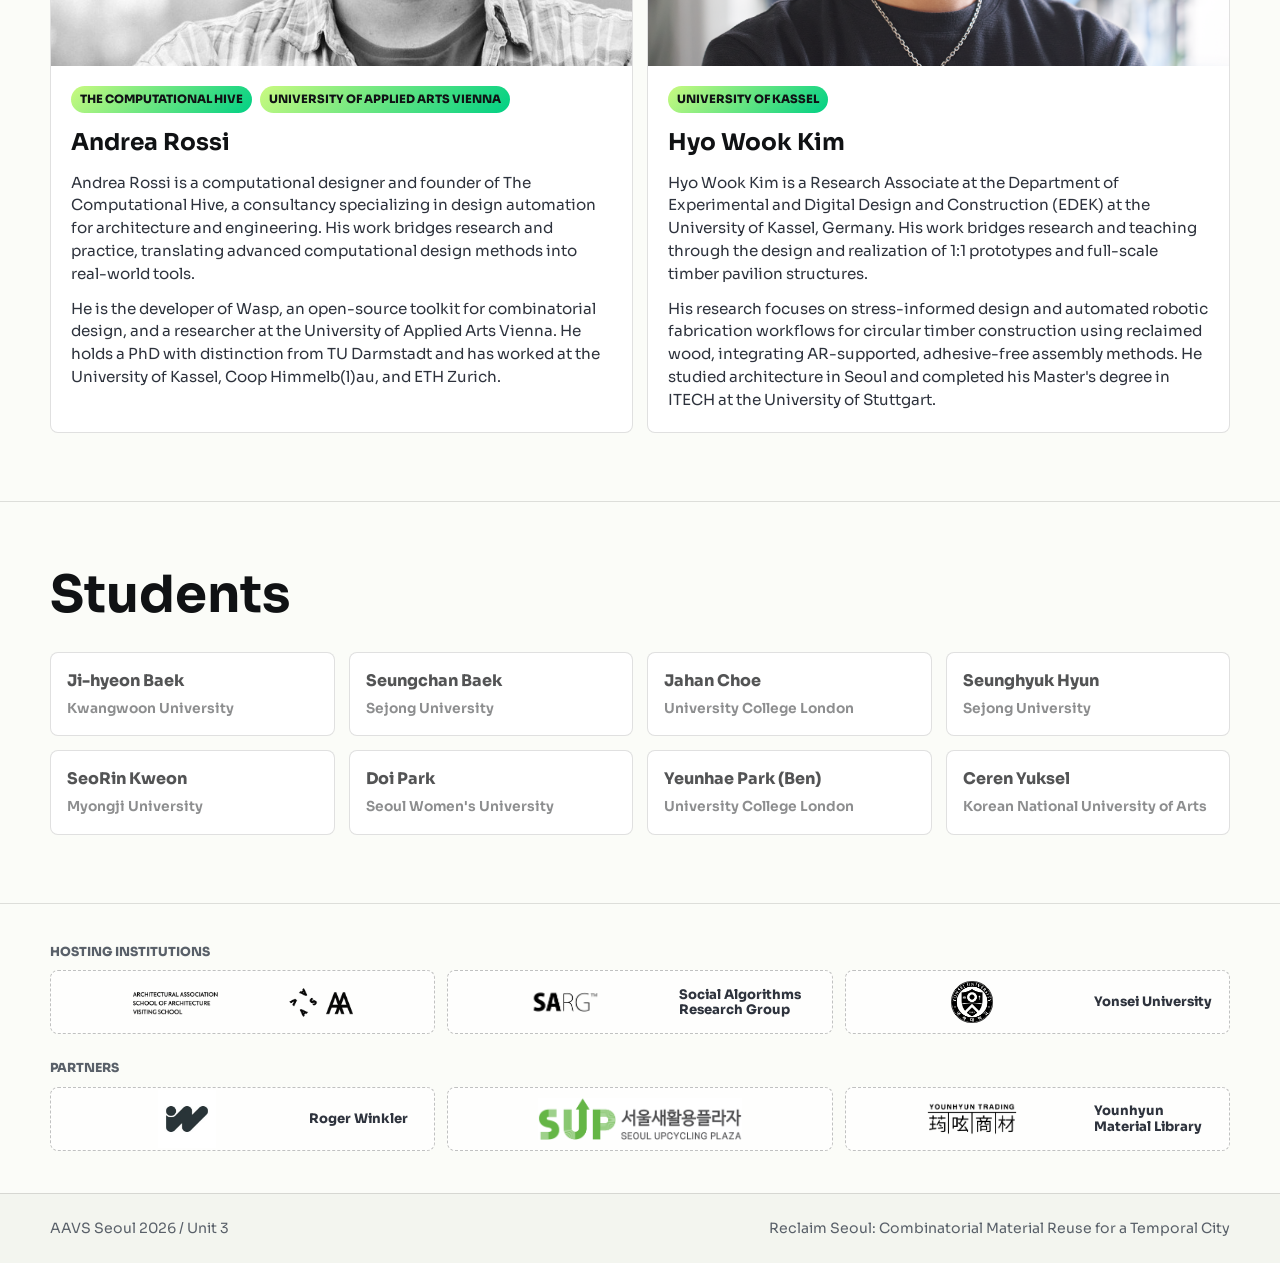
==== commit 622e3e36: "fix students order" ====
--- a/about/index.html
+++ b/about/index.html
@@ -475,6 +475,10 @@
         <div class="section-inner">
           <div class="student-grid" aria-label="Student roster placeholders">
             <div class="student-slot">
+              <span class="student-name">Ji-hyeon Baek</span>
+              <span class="student-university">Kwangwoon University</span>
+            </div>
+            <div class="student-slot">
               <span class="student-name">Seungchan Baek</span>
               <span class="student-university">Sejong University</span>
             </div>
@@ -501,10 +505,6 @@
             <div class="student-slot">
               <span class="student-name">Ceren Yuksel</span>
               <span class="student-university">Korean National University of Arts</span>
-            </div>
-            <div class="student-slot">
-              <span class="student-name">Ji-hyeon Baek</span>
-              <span class="student-university">Kwangwoon University</span>
             </div>
           </div>
         </div>
